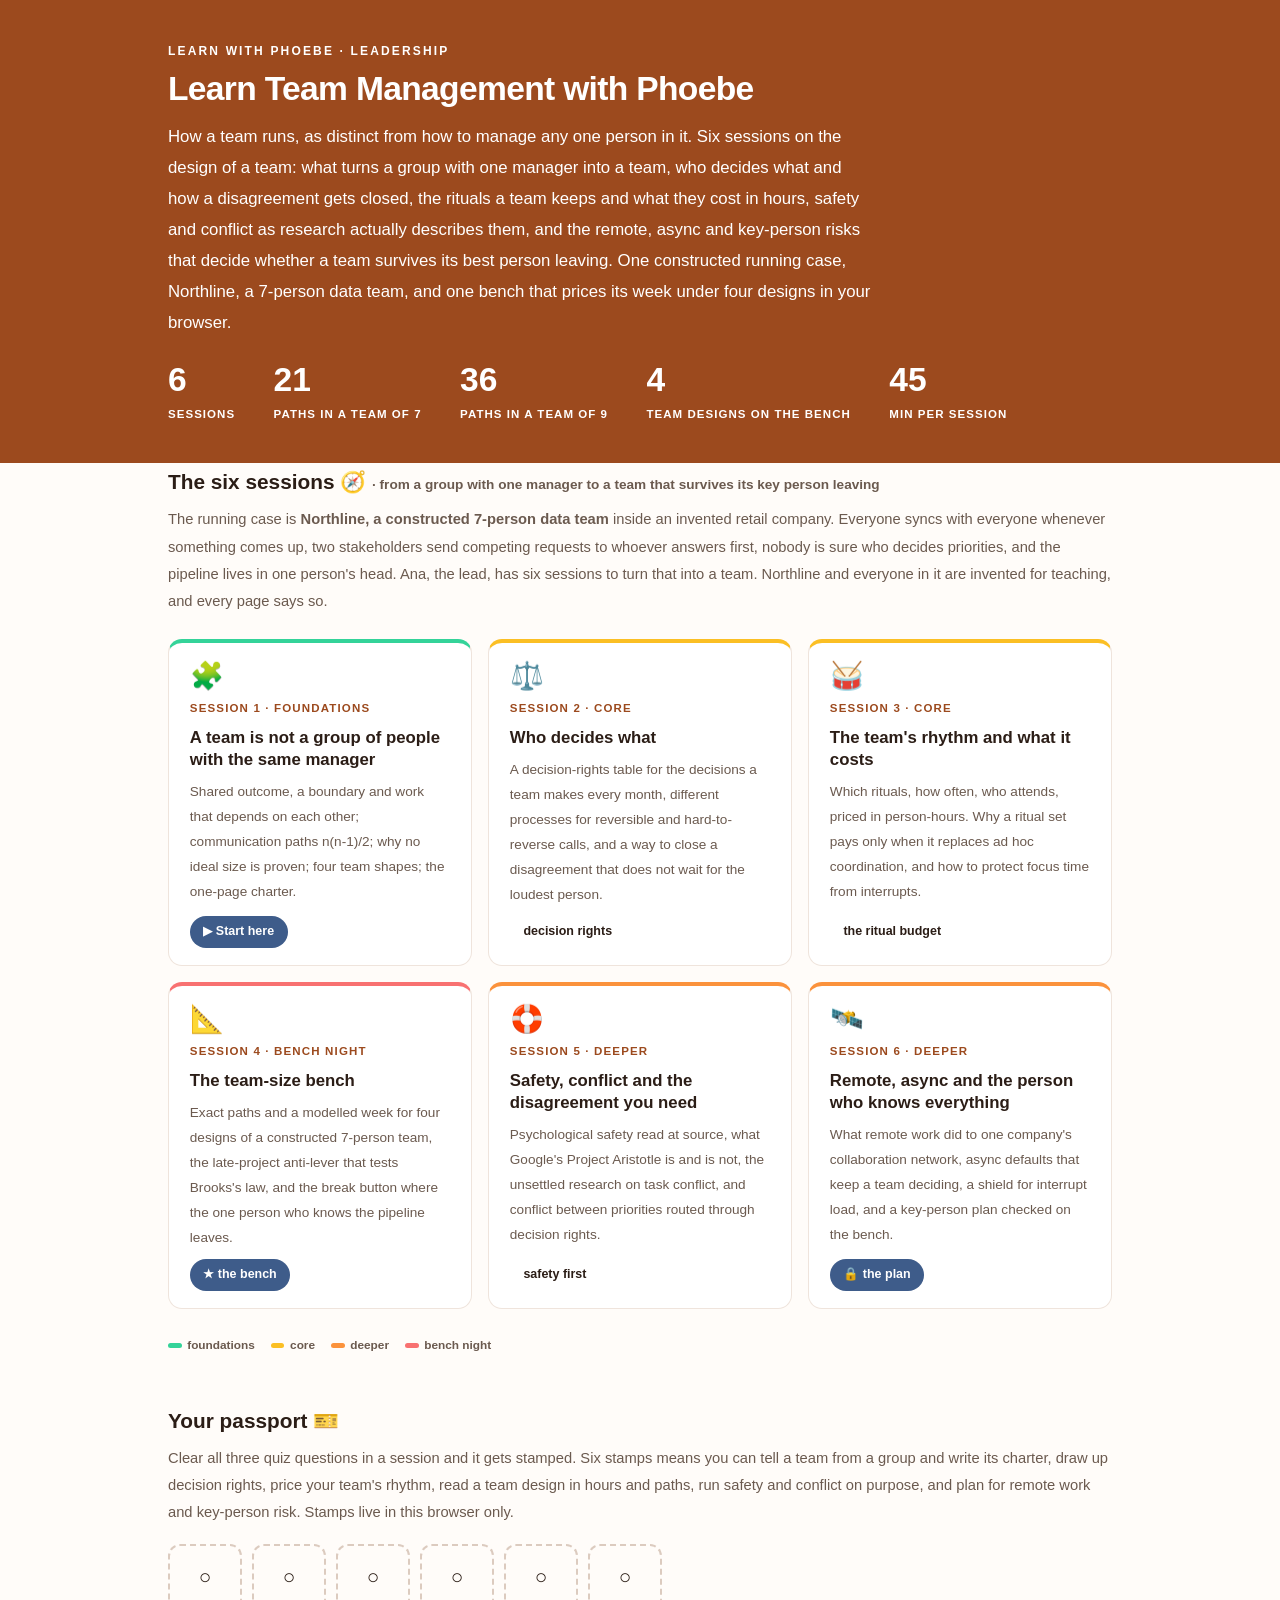
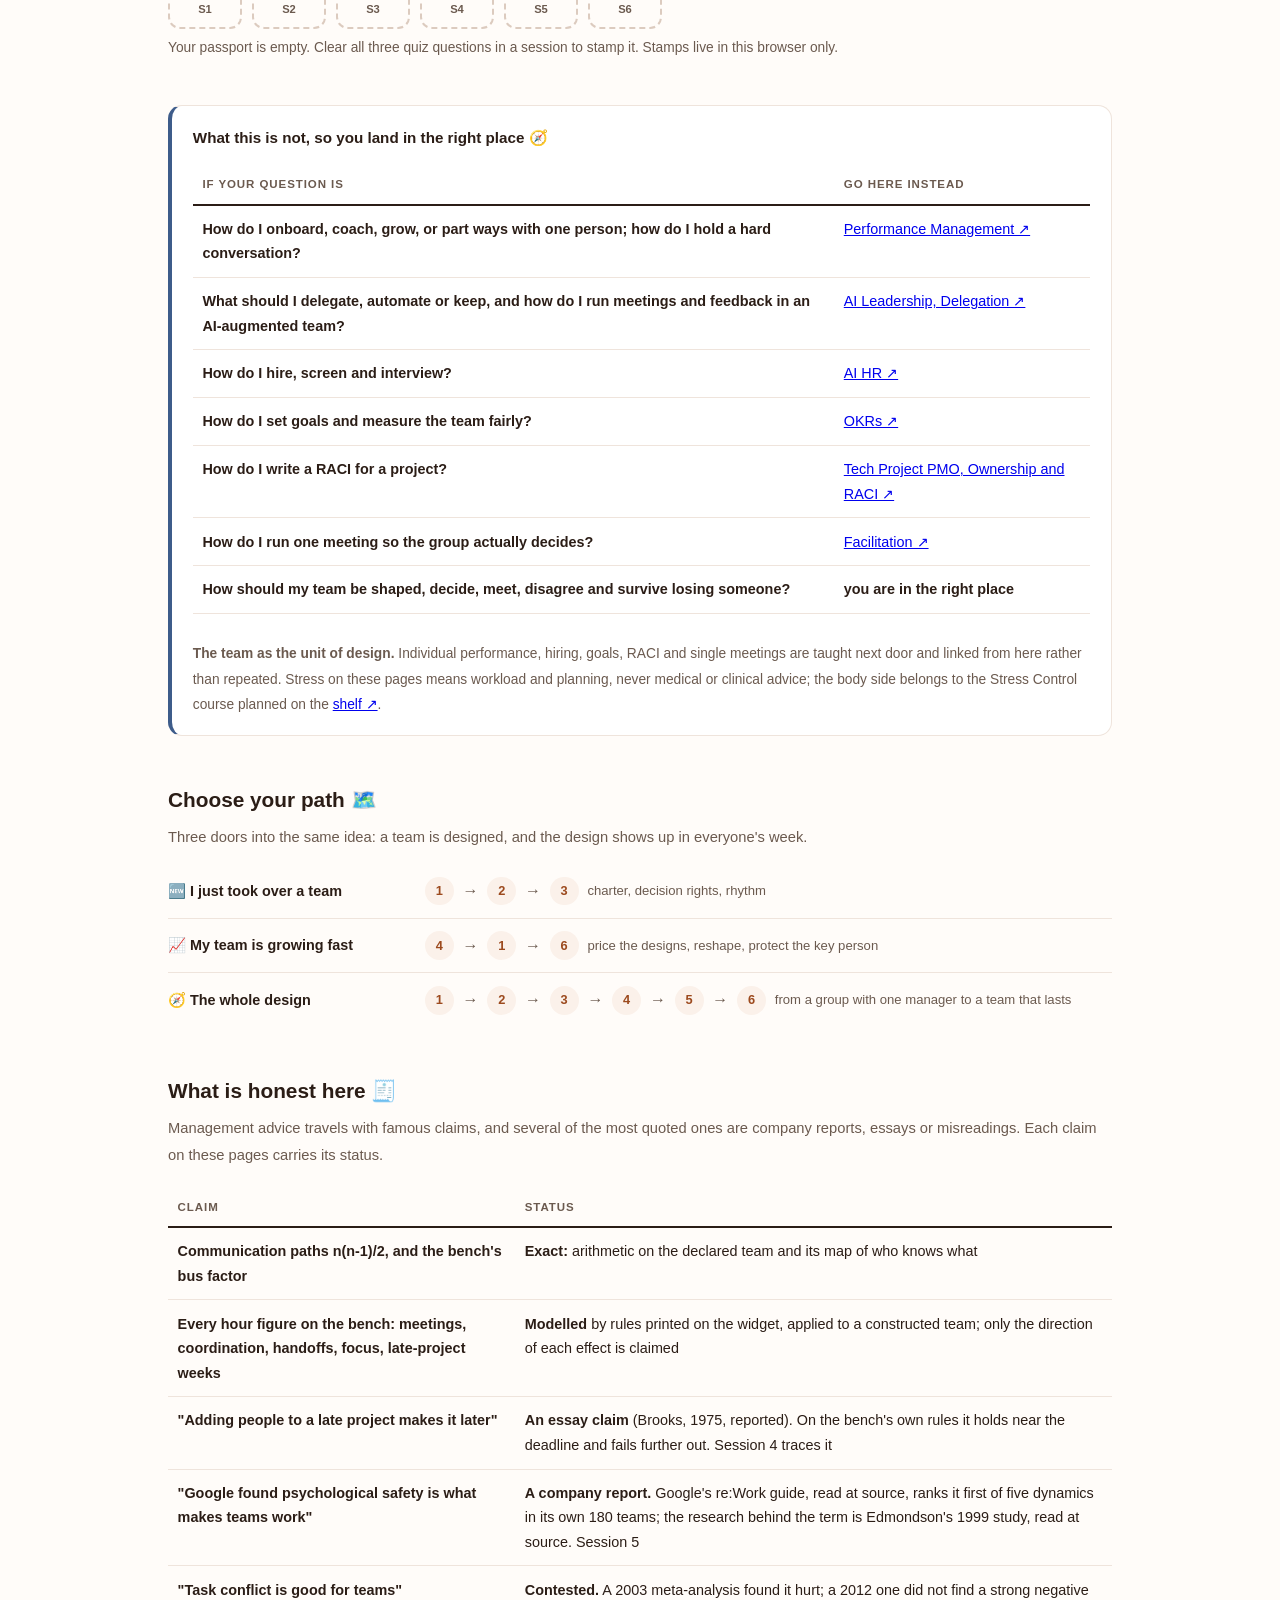
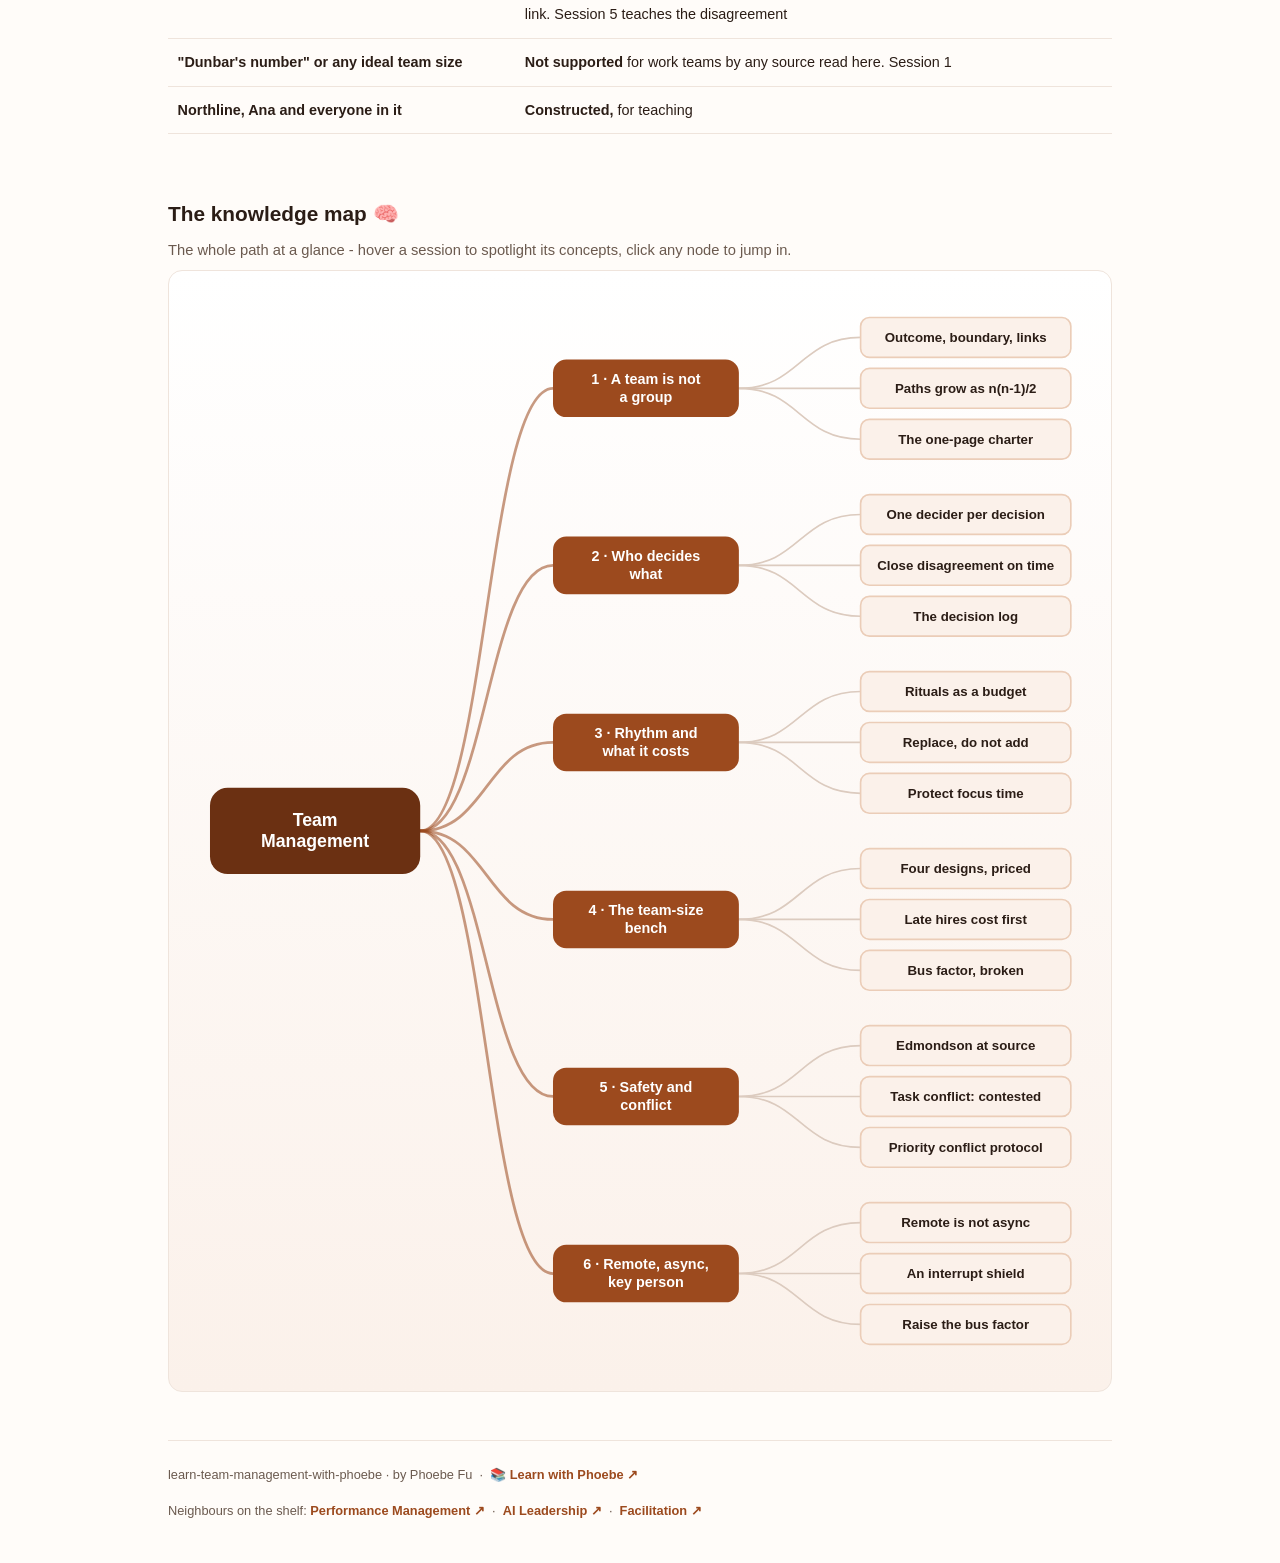
==== index.html @ b9732ab5 "Build learn-team-management-with-phoebe: six sessions, landing page and in-browser bench All pages p" ====
<!DOCTYPE html>
<html lang="en">
<head>
<meta charset="UTF-8">
<meta name="viewport" content="width=device-width, initial-scale=1.0">
<!-- social:start -->
<meta name="description" content="Six sessions on how a team runs: what makes a group a team, who decides what, the team's rhythm and what it costs, a team-size bench that prices a constructed data team's week under four designs, psychological safety and conflict read at source, and remote, async and key-person risk. Free, by Phoebe Fu.">
<meta property="og:type" content="website">
<meta property="og:site_name" content="Learn with Phoebe">
<meta property="og:title" content="Learn Team Management with Phoebe">
<meta property="og:description" content="How a team runs, not how to manage one person. Six sessions, one constructed 7-person data team, and a bench that prices every design's week in your browser.">
<meta property="og:url" content="https://phoebefu6.github.io/learn-team-management-with-phoebe/">
<meta property="og:image" content="https://phoebefu6.github.io/learn-team-management-with-phoebe/assets/og-cover.png">
<meta property="og:image:width" content="1200">
<meta property="og:image:height" content="630">
<meta name="twitter:card" content="summary_large_image">
<meta name="twitter:title" content="Learn Team Management with Phoebe">
<meta name="twitter:description" content="Paths, rituals, decision rights, safety and the bus factor: how a team runs, priced in your browser.">
<meta name="twitter:image" content="https://phoebefu6.github.io/learn-team-management-with-phoebe/assets/og-cover.png">
<!-- social:end -->
<title>Learn Team Management with Phoebe</title>
<link rel="stylesheet" href="assets/style.css?v=15">
<style>

  .stats-row { display: flex; gap: 2.4rem; margin-top: 1.5rem; flex-wrap: wrap; }
  .stat b { display: block; font-size: 2.1rem; font-weight: 800; line-height: 1.05; font-variant-numeric: tabular-nums; }
  .stat span { font-size: .72rem; opacity: 1; text-transform: uppercase; letter-spacing: .09em; font-weight: 600; }

  .course-grid { display: grid; grid-template-columns: repeat(auto-fit, minmax(17rem, 1fr)); gap: 1rem; margin-top: 1.5rem; }
  .course-card {
    border: 1px solid var(--hairline);
    border-top: 4px solid var(--diff, var(--indigo));
    border-radius: var(--radius);
    padding: 1.2rem 1.3rem 1.1rem;
    display: flex;
    flex-direction: column;
    gap: .5rem;
    text-decoration: none;
    color: var(--ink);
    background: #fff;
    transition: box-shadow .15s ease, border-color .15s ease, transform .15s ease;
    position: relative;
  }
  .course-card:hover { border-color: var(--indigo-soft); border-top-color: var(--diff, var(--indigo)); box-shadow: 0 8px 28px rgba(var(--shadow-rgb),.16); transform: translateY(-3px); }
  .course-card .cicon { font-size: 1.7rem; line-height: 1; }
  .course-card .cnum { font-size: .72rem; font-weight: 700; color: var(--indigo); text-transform: uppercase; letter-spacing: .1em; }
  .course-card h3 { font-size: 1.05rem; font-weight: 800; line-height: 1.3; }
  .course-card p { font-size: .85rem; color: var(--muted); flex: 1; }
  .course-card .meta { display: flex; gap: .4rem; flex-wrap: wrap; }

  .diff-legend { display: flex; gap: 1rem; margin-top: 1.6rem; font-size: .74rem; color: var(--muted); font-weight: 600; flex-wrap: wrap; }
  .diff-legend i { display: inline-block; width: .85rem; height: .35rem; border-radius: 999px; margin-right: .35rem; vertical-align: middle; }

  .paths { margin-top: 2.6rem; }
  .paths h2 { font-size: 1.3rem; font-weight: 800; margin-bottom: .3rem; }
  .paths .plede { color: var(--muted); font-size: .92rem; margin-bottom: .8rem; }
  .path { display: flex; gap: .55rem; align-items: center; padding: .75rem 0; border-bottom: .5px solid var(--hairline); flex-wrap: wrap; }
  .path:last-child { border-bottom: none; }
  .path b { min-width: 15.5rem; font-size: .9rem; }
  .path .pstep { background: var(--indigo-50); color: var(--indigo); border-radius: 999px; padding: .16rem .68rem; font-weight: 700; font-size: .8rem; text-decoration: none; transition: all .12s ease; }
  .path .pstep:hover { background: var(--indigo); color: #fff; }
  .path .parr { color: var(--muted); font-weight: 700; }

  .mm-section { margin-top: 1.6rem; }
  .mm-section h2 { font-size: 1.3rem; font-weight: 800; margin-bottom: .2rem; }
  .mm-section .mm-lede { color: var(--muted); font-size: .92rem; margin-bottom: .4rem; }
  .mm-wrap { border: 1px solid var(--hairline); border-radius: var(--radius); background: linear-gradient(180deg,#fff,var(--indigo-50)); padding: .6rem; overflow-x: auto; }
  .mm-svg { width: 100%; height: auto; display: block; max-width: 60rem; margin: 0 auto; min-width: 34rem; }
  .mm-link { cursor: pointer; text-decoration: none; }
  .mm-node rect { transition: opacity .15s ease, filter .15s ease; }
  .mm-node text { pointer-events: none; }
  .mm-link:hover .mm-node rect { filter: brightness(1.06); }
  .mm-edge { transition: opacity .15s ease; }

  .not-this { border: 1px solid var(--hairline); border-left: 4px solid var(--clay); border-radius: var(--radius); background: #fff; padding: 1.1rem 1.3rem; margin-top: 1.2rem; }
  .not-this h3 { font-size: .95rem; font-weight: 800; margin-bottom: .5rem; }
</style>
</head>
<body>
<header class="masthead">
  <div class="wrap">
    <div class="eyebrow">Learn with Phoebe · Leadership</div>
    <h1>Learn <span class="accent">Team Management</span> with Phoebe</h1>
    <p class="sub">How a team runs, as distinct from how to manage any one person in it. Six sessions on the design of a team: what turns a group with one manager into a team, who decides what and how a disagreement gets closed, the rituals a team keeps and what they cost in hours, safety and conflict as research actually describes them, and the remote, async and key-person risks that decide whether a team survives its best person leaving. One constructed running case, Northline, a 7-person data team, and one bench that prices its week under four designs in your browser.</p>
    <div class="stats-row">
      <div class="stat"><b data-count="6">6</b><span>sessions</span></div>
      <div class="stat"><b data-count="21">21</b><span>paths in a team of 7</span></div>
      <div class="stat"><b data-count="36">36</b><span>paths in a team of 9</span></div>
      <div class="stat"><b data-count="4">4</b><span>team designs on the bench</span></div>
      <div class="stat"><b data-count="45">45</b><span>min per session</span></div>
    </div>
  </div>
</header>
<main class="wrap">
  <section class="section">
    <div class="paths" style="margin-top:0">
      <h2>The six sessions 🧭 <span style="font-size:.85rem;font-weight:600;color:var(--muted)">· from a group with one manager to a team that survives its key person leaving</span></h2>
      <p class="plede">The running case is <strong>Northline, a constructed 7-person data team</strong> inside an invented retail company. Everyone syncs with everyone whenever something comes up, two stakeholders send competing requests to whoever answers first, nobody is sure who decides priorities, and the pipeline lives in one person's head. Ana, the lead, has six sessions to turn that into a team. Northline and everyone in it are invented for teaching, and every page says so.</p>
    </div>
    <div class="course-grid">
      <a class="course-card" href="courses/01-a-team-not-a-group.html" style="--diff:#34D399">
        <span class="cicon">🧩</span>
        <span class="cnum">Session 1 · foundations</span>
        <h3>A team is not a group of people with the same manager</h3>
        <p>Shared outcome, a boundary and work that depends on each other; communication paths n(n-1)/2; why no ideal size is proven; four team shapes; the one-page charter.</p>
        <span class="meta"><span class="pill amber">▶ Start here</span></span>
      </a>
      <a class="course-card" href="courses/02-who-decides-what.html" style="--diff:#FBBF24">
        <span class="cicon">⚖️</span>
        <span class="cnum">Session 2 · core</span>
        <h3>Who decides what</h3>
        <p>A decision-rights table for the decisions a team makes every month, different processes for reversible and hard-to-reverse calls, and a way to close a disagreement that does not wait for the loudest person.</p>
        <span class="meta"><span class="pill">decision rights</span></span>
      </a>
      <a class="course-card" href="courses/03-rhythm-and-cost.html" style="--diff:#FBBF24">
        <span class="cicon">🥁</span>
        <span class="cnum">Session 3 · core</span>
        <h3>The team's rhythm and what it costs</h3>
        <p>Which rituals, how often, who attends, priced in person-hours. Why a ritual set pays only when it replaces ad hoc coordination, and how to protect focus time from interrupts.</p>
        <span class="meta"><span class="pill">the ritual budget</span></span>
      </a>
      <a class="course-card" href="courses/04-the-team-size-bench.html" style="--diff:#F87171">
        <span class="cicon">📐</span>
        <span class="cnum">Session 4 · bench night</span>
        <h3>The team-size bench</h3>
        <p>Exact paths and a modelled week for four designs of a constructed 7-person team, the late-project anti-lever that tests Brooks's law, and the break button where the one person who knows the pipeline leaves.</p>
        <span class="meta"><span class="pill amber">★ the bench</span></span>
      </a>
      <a class="course-card" href="courses/05-safety-and-conflict.html" style="--diff:#FB923C">
        <span class="cicon">🛟</span>
        <span class="cnum">Session 5 · deeper</span>
        <h3>Safety, conflict and the disagreement you need</h3>
        <p>Psychological safety read at source, what Google's Project Aristotle is and is not, the unsettled research on task conflict, and conflict between priorities routed through decision rights.</p>
        <span class="meta"><span class="pill">safety first</span></span>
      </a>
      <a class="course-card" href="courses/06-remote-async-key-person.html" style="--diff:#FB923C">
        <span class="cicon">🛰️</span>
        <span class="cnum">Session 6 · deeper</span>
        <h3>Remote, async and the person who knows everything</h3>
        <p>What remote work did to one company's collaboration network, async defaults that keep a team deciding, a shield for interrupt load, and a key-person plan checked on the bench.</p>
        <span class="meta"><span class="pill amber">🔒 the plan</span></span>
      </a>
    </div>
    <div class="diff-legend">
      <span><i style="background:#34D399"></i>foundations</span>
      <span><i style="background:#FBBF24"></i>core</span>
      <span><i style="background:#FB923C"></i>deeper</span>
      <span><i style="background:#F87171"></i>bench night</span>
    </div>
  </section>
  <section class="section">
    <div class="paths" style="margin-top:0">
      <h2>Your passport 🎫</h2>
      <p class="plede">Clear all three quiz questions in a session and it gets stamped. Six stamps means you can tell a team from a group and write its charter, draw up decision rights, price your team's rhythm, read a team design in hours and paths, run safety and conflict on purpose, and plan for remote work and key-person risk. Stamps live in this browser only.</p>
    </div>
    <div class="pp-strip"></div>
  </section>
  <section class="section">
    <div class="not-this">
      <h3>What this is not, so you land in the right place 🧭</h3>
      <table class="clean">
        <tr><th>If your question is</th><th>Go here instead</th></tr>
        <tr><td>How do I onboard, coach, grow, or part ways with one person; how do I hold a hard conversation?</td><td><a href="https://phoebefu6.github.io/learn-performance-management-with-phoebe/">Performance Management ↗</a></td></tr>
        <tr><td>What should I delegate, automate or keep, and how do I run meetings and feedback in an AI-augmented team?</td><td><a href="https://phoebefu6.github.io/learn-ai-leadership-with-phoebe/courses/b6-delegation.html">AI Leadership, Delegation ↗</a></td></tr>
        <tr><td>How do I hire, screen and interview?</td><td><a href="https://phoebefu6.github.io/learn-ai-hr-with-phoebe/">AI HR ↗</a></td></tr>
        <tr><td>How do I set goals and measure the team fairly?</td><td><a href="https://phoebefu6.github.io/learn-okr-with-phoebe/">OKRs ↗</a></td></tr>
        <tr><td>How do I write a RACI for a project?</td><td><a href="https://phoebefu6.github.io/learn-tech-project-pmo-with-phoebe/courses/05-ownership-and-raci.html">Tech Project PMO, Ownership and RACI ↗</a></td></tr>
        <tr><td>How do I run one meeting so the group actually decides?</td><td><a href="https://phoebefu6.github.io/learn-facilitation-with-phoebe/">Facilitation ↗</a></td></tr>
        <tr><td><strong>How should my team be shaped, decide, meet, disagree and survive losing someone?</strong></td><td><strong>you are in the right place</strong></td></tr>
      </table>
      <p style="margin-top:.7rem;font-size:.86rem;color:var(--muted)"><strong>The team as the unit of design.</strong> Individual performance, hiring, goals, RACI and single meetings are taught next door and linked from here rather than repeated. Stress on these pages means workload and planning, never medical or clinical advice; the body side belongs to the Stress Control course planned on the <a href="https://phoebefu6.github.io/learn-with-phoebe/">shelf ↗</a>.</p>
    </div>
  </section>
  <section class="section">
    <div class="paths">
      <h2>Choose your path 🗺️</h2>
      <p class="plede">Three doors into the same idea: a team is designed, and the design shows up in everyone's week.</p>
      <div class="path"><b>🆕 I just took over a team</b>
        <a class="pstep" href="courses/01-a-team-not-a-group.html">1</a><span class="parr">→</span>
        <a class="pstep" href="courses/02-who-decides-what.html">2</a><span class="parr">→</span>
        <a class="pstep" href="courses/03-rhythm-and-cost.html">3</a>
        <span style="font-size:.82rem;color:var(--muted)">charter, decision rights, rhythm</span>
      </div>
      <div class="path"><b>📈 My team is growing fast</b>
        <a class="pstep" href="courses/04-the-team-size-bench.html">4</a><span class="parr">→</span>
        <a class="pstep" href="courses/01-a-team-not-a-group.html">1</a><span class="parr">→</span>
        <a class="pstep" href="courses/06-remote-async-key-person.html">6</a>
        <span style="font-size:.82rem;color:var(--muted)">price the designs, reshape, protect the key person</span>
      </div>
      <div class="path"><b>🧭 The whole design</b>
        <a class="pstep" href="courses/01-a-team-not-a-group.html">1</a><span class="parr">→</span>
        <a class="pstep" href="courses/02-who-decides-what.html">2</a><span class="parr">→</span>
        <a class="pstep" href="courses/03-rhythm-and-cost.html">3</a><span class="parr">→</span>
        <a class="pstep" href="courses/04-the-team-size-bench.html">4</a><span class="parr">→</span>
        <a class="pstep" href="courses/05-safety-and-conflict.html">5</a><span class="parr">→</span>
        <a class="pstep" href="courses/06-remote-async-key-person.html">6</a>
        <span style="font-size:.82rem;color:var(--muted)">from a group with one manager to a team that lasts</span>
      </div>
    </div>
  </section>
  <section class="section">
    <div class="paths" style="margin-top:0">
      <h2>What is honest here 🧾</h2>
      <p class="plede">Management advice travels with famous claims, and several of the most quoted ones are company reports, essays or misreadings. Each claim on these pages carries its status.</p>
    </div>
    <table class="clean">
      <tr><th>Claim</th><th>Status</th></tr>
      <tr><td>Communication paths n(n-1)/2, and the bench's bus factor</td><td><strong>Exact:</strong> arithmetic on the declared team and its map of who knows what</td></tr>
      <tr><td>Every hour figure on the bench: meetings, coordination, handoffs, focus, late-project weeks</td><td><strong>Modelled</strong> by rules printed on the widget, applied to a constructed team; only the direction of each effect is claimed</td></tr>
      <tr><td>"Adding people to a late project makes it later"</td><td><strong>An essay claim</strong> (Brooks, 1975, reported). On the bench's own rules it holds near the deadline and fails further out. Session 4 traces it</td></tr>
      <tr><td>"Google found psychological safety is what makes teams work"</td><td><strong>A company report.</strong> Google's re:Work guide, read at source, ranks it first of five dynamics in its own 180 teams; the research behind the term is Edmondson's 1999 study, read at source. Session 5</td></tr>
      <tr><td>"Task conflict is good for teams"</td><td><strong>Contested.</strong> A 2003 meta-analysis found it hurt; a 2012 one did not find a strong negative link. Session 5 teaches the disagreement</td></tr>
      <tr><td>"Dunbar's number" or any ideal team size</td><td><strong>Not supported</strong> for work teams by any source read here. Session 1</td></tr>
      <tr><td>Northline, Ana and everyone in it</td><td><strong>Constructed,</strong> for teaching</td></tr>
    </table>
  </section>
  <section class="section mm-section">
    <h2>The knowledge map 🧠</h2>
    <p class="mm-lede">The whole path at a glance - hover a session to spotlight its concepts, click any node to jump in.</p>
    <div class="mm-wrap"><div id="mindmap"></div></div>
  </section>
  <footer class="pagefoot">
    <span>learn-team-management-with-phoebe · by Phoebe Fu &nbsp;·&nbsp; 📚 <a href="https://phoebefu6.github.io/learn-with-phoebe/">Learn with Phoebe ↗</a></span>
    <span>Neighbours on the shelf: <a href="https://phoebefu6.github.io/learn-performance-management-with-phoebe/">Performance Management ↗</a> &nbsp;·&nbsp; <a href="https://phoebefu6.github.io/learn-ai-leadership-with-phoebe/">AI Leadership ↗</a> &nbsp;·&nbsp; <a href="https://phoebefu6.github.io/learn-facilitation-with-phoebe/">Facilitation ↗</a></span>
  </footer>
</main>
<script>
window.MINDMAP_DATA = {
 "title": "Team\nManagement",
 "centerColor": "#6B3012",
 "sessions": [
  {
   "label": "A team is not\na group",
   "href": "courses/01-a-team-not-a-group.html",
   "color": "#34D399",
   "concepts": [
    {
     "label": "Outcome, boundary, links",
     "href": "courses/01-a-team-not-a-group.html"
    },
    {
     "label": "Paths grow as n(n-1)/2",
     "href": "courses/01-a-team-not-a-group.html"
    },
    {
     "label": "The one-page charter",
     "href": "courses/01-a-team-not-a-group.html"
    }
   ]
  },
  {
   "label": "Who decides\nwhat",
   "href": "courses/02-who-decides-what.html",
   "color": "#FBBF24",
   "concepts": [
    {
     "label": "One decider per decision",
     "href": "courses/02-who-decides-what.html"
    },
    {
     "label": "Close disagreement on time",
     "href": "courses/02-who-decides-what.html"
    },
    {
     "label": "The decision log",
     "href": "courses/02-who-decides-what.html"
    }
   ]
  },
  {
   "label": "Rhythm and\nwhat it costs",
   "href": "courses/03-rhythm-and-cost.html",
   "color": "#FBBF24",
   "concepts": [
    {
     "label": "Rituals as a budget",
     "href": "courses/03-rhythm-and-cost.html"
    },
    {
     "label": "Replace, do not add",
     "href": "courses/03-rhythm-and-cost.html"
    },
    {
     "label": "Protect focus time",
     "href": "courses/03-rhythm-and-cost.html"
    }
   ]
  },
  {
   "label": "The team-size\nbench",
   "href": "courses/04-the-team-size-bench.html",
   "color": "#F87171",
   "concepts": [
    {
     "label": "Four designs, priced",
     "href": "courses/04-the-team-size-bench.html"
    },
    {
     "label": "Late hires cost first",
     "href": "courses/04-the-team-size-bench.html"
    },
    {
     "label": "Bus factor, broken",
     "href": "courses/04-the-team-size-bench.html"
    }
   ]
  },
  {
   "label": "Safety and\nconflict",
   "href": "courses/05-safety-and-conflict.html",
   "color": "#FB923C",
   "concepts": [
    {
     "label": "Edmondson at source",
     "href": "courses/05-safety-and-conflict.html"
    },
    {
     "label": "Task conflict: contested",
     "href": "courses/05-safety-and-conflict.html"
    },
    {
     "label": "Priority conflict protocol",
     "href": "courses/05-safety-and-conflict.html"
    }
   ]
  },
  {
   "label": "Remote, async,\nkey person",
   "href": "courses/06-remote-async-key-person.html",
   "color": "#FB923C",
   "concepts": [
    {
     "label": "Remote is not async",
     "href": "courses/06-remote-async-key-person.html"
    },
    {
     "label": "An interrupt shield",
     "href": "courses/06-remote-async-key-person.html"
    },
    {
     "label": "Raise the bus factor",
     "href": "courses/06-remote-async-key-person.html"
    }
   ]
  }
 ]
};
</script>
<script src="assets/mindmap.js?v=1"></script>
<script src="assets/app.js?v=15"></script>
</body>
</html>
---- assets/style.css ----
/* learn-team-management-with-phoebe - editorial bold design system
   Accent: cinnamon #9C4A1E · Deep cinnamon #6B3012 · Mid cinnamon #84401A · Contrast: slate blue #3E5C8A
   (CSS var names still read --indigo/--amber; they hold cinnamon and slate blue.)
   Light surfaces only: the code box and the lightbox scrim are light tints. */

:root {
  --indigo: #9C4A1E;
  --indigo-deep: #6B3012;
  --indigo-mid: #84401A;
  --indigo-soft: #EBCDB8;
  --indigo-50: #FBF1EA;
  --ink: #2B1D16;
  --muted: #6B5A4F;
  --faint: #DCCBBF;
  --hairline: #EFE4DC;
  --clay: #3E5C8A;
  --clay-ink: #2A4165;
  --amber: #3E5C8A;
  --amber-ink: #2A4165;
  --amber-50: #E9EEF6;
  --paper: #FFFCF9;
  --code-bg: #FBF1EA;
  --code-ink: #2B1D16;
  --scrim-rgb: 255,252,249;
  --shadow-rgb: 156,74,30;
  --radius: 14px;
}

* { margin: 0; padding: 0; box-sizing: border-box; }

html { font-size: 16px; scroll-behavior: smooth; }
html.zoom-125 { font-size: 20px; }
html.zoom-150 { font-size: 24px; }

body {
  font-family: "Inter", -apple-system, BlinkMacSystemFont, "Segoe UI", Roboto, sans-serif;
  background: var(--paper);
  color: var(--ink);
  line-height: 1.85;
  font-feature-settings: "tnum";
}

.wrap { max-width: 62rem; margin: 0 auto; padding: 0 1.5rem; }

/* ---------- header band ---------- */
.masthead {
  background: var(--indigo);
  color: #fff;
  padding: 2.5rem 0 2.25rem;
}
.masthead .eyebrow {
  font-size: .75rem;
  letter-spacing: .18em;
  text-transform: uppercase;
  opacity: 1;
  font-weight: 600;
}
.masthead h1 {
  font-size: 2.1rem;
  line-height: 1.15;
  font-weight: 800;
  margin: .5rem 0 .75rem;
  letter-spacing: -.02em;
}
.masthead h1 .accent { color: inherit; }
.masthead .sub { font-size: 1.05rem; opacity: 1; max-width: 44rem; }

.chip-row { display: flex; flex-wrap: wrap; gap: .5rem; margin-top: 1.1rem; }
.chip {
  display: inline-flex;
  align-items: center;
  gap: .35rem;
  border-radius: 999px;
  padding: .25rem .8rem;
  font-size: .78rem;
  font-weight: 600;
  white-space: nowrap;
}
.chip.level { background: #fff; color: var(--indigo); }
.chip.audience { background: rgba(255,255,255,.08); color: #fff; border: 1px solid rgba(255,255,255,.35); }
.chip.time { background: var(--ink); color: #fff; font-variant-numeric: tabular-nums; }


/* ---------- agenda band ----------
   Recovered 2026-09-02. These six repos were scaffolded from a stylesheet that had
   lost this block, so .agenda rendered as run-on inline text ~700px tall inside the
   masthead. 87 of 93 repos carry it; these were the exception, and they were also the
   six the estate sweep could not see. See course-builder/references/field-notes.md.

   .a3 does NOT reuse the donor's `color: var(--amber-ink)`: that pair falls below
   4.5:1 against --amber in all six palettes, which is the same failure the sweep
   flags on the wellbeing courses. The literal below is the darkest tone of this
   repo's own amber-ink that clears 4.5:1, so the band stays bright. Recompute it if
   --amber changes. */
.agenda {
  display: flex;
  border-radius: 999px;
  overflow: hidden;
  margin: 1.4rem 0 0;
  font-size: .72rem;
  font-weight: 600;
  text-align: center;
  color: #fff;
}
.agenda span { padding: .45rem .3rem; white-space: nowrap; overflow: hidden; text-overflow: ellipsis; }
.agenda .a1 { background: var(--indigo-deep); }
.agenda .a2 { background: var(--indigo-mid); }
.agenda .a3 { background: var(--amber); color: #FFFFFF; }
.agenda .a4 { background: var(--indigo-soft); color: var(--ink); }

/* ---------- toolbar ---------- */
.toolbar {
  position: sticky;
  top: 0;
  z-index: 40;
  background: rgba(255,255,255,.94);
  backdrop-filter: blur(6px);
  border-bottom: 1px solid var(--hairline);
  padding: .55rem 0;
}
.toolbar .wrap { display: flex; align-items: center; gap: .5rem; flex-wrap: nowrap; }
.toolbar .crumb { font-size: .8rem; color: var(--muted); font-weight: 600; margin-right: auto; min-width: 0; white-space: nowrap; overflow: hidden; text-overflow: ellipsis; }
.toolbar .btn { white-space: nowrap; flex: none; padding: .38rem .8rem; font-size: .78rem; line-height: 1.2; }
.toolbar .crumb a { color: var(--indigo); text-decoration: none; }
.btn {
  border: 1px solid var(--hairline);
  background: #fff;
  color: var(--ink);
  border-radius: 999px;
  padding: .35rem .9rem;
  font-size: .78rem;
  font-weight: 600;
  cursor: pointer;
  font-family: inherit;
  transition: all .15s ease;
}
.btn:hover { border-color: var(--indigo); color: var(--indigo); }
.btn.primary { background: var(--indigo); border-color: var(--indigo); color: #fff; }
.btn.primary:hover { background: var(--indigo-deep); }

/* ---------- sections ---------- */
main { padding: 2.5rem 0 4rem; }

.section { margin-bottom: 2.8rem; }
.section-kicker { margin-bottom: 1rem; }
.section-kicker .klabel {
  display: block;
  font-size: .72rem;
  text-transform: uppercase;
  letter-spacing: .1em;
  color: var(--indigo);
  font-weight: 700;
  margin-bottom: .35rem;
}
.section-kicker h2 {
  font-size: 1.45rem;
  font-weight: 800;
  letter-spacing: -.01em;
  display: flex;
  align-items: center;
  gap: .7rem;
  flex-wrap: wrap;
}
.section-kicker .tag {
  border-radius: 999px;
  padding: .18rem .7rem;
  font-size: .7rem;
  font-weight: 700;
  text-transform: uppercase;
  letter-spacing: .08em;
}
.tag.concept { background: var(--indigo-50); color: var(--indigo); }
.tag.demo { background: var(--amber-50); color: var(--amber-ink); }
.tag.exercise { background: var(--ink); color: #fff; }

.lede { color: var(--muted); max-width: 46rem; margin-bottom: 1.4rem; line-height: 1.8; }

/* live vs self-study markers on cards */
.mode {
  font-size: .64rem;
  font-weight: 700;
  text-transform: uppercase;
  letter-spacing: .07em;
  padding: .14rem .6rem;
  border-radius: 999px;
  flex: none;
}
.mode.live { background: var(--indigo); color: #fff; }
.mode.self { background: #fff; color: var(--muted); border: 1px solid var(--hairline); }

/* ---------- accordions ---------- */
details.card {
  border: 1px solid var(--hairline);
  border-radius: var(--radius);
  margin-bottom: .8rem;
  overflow: hidden;
  background: #fff;
}
details.card[open] { border-color: var(--indigo-soft); box-shadow: 0 8px 28px rgba(var(--shadow-rgb),.08); }
details.card summary {
  list-style: none;
  cursor: pointer;
  padding: 1rem 1.25rem;
  display: flex;
  align-items: center;
  gap: .75rem;
  font-weight: 700;
  font-size: 1.02rem;
  user-select: none;
}
details.card summary::-webkit-details-marker { display: none; }
details.card summary .dot {
  width: .6rem; height: .6rem;
  border-radius: 999px;
  background: var(--indigo);
  flex: none;
}
details.card summary .mini { margin-left: auto; font-size: .72rem; color: var(--muted); font-weight: 600; white-space: nowrap; }
details.card summary .caret { transition: transform .2s ease; color: var(--indigo); font-size: .8rem; }
details.card[open] summary .caret { transform: rotate(90deg); }
details.card .body { padding: 0 1.25rem 1.4rem; border-top: 1px solid var(--hairline); padding-top: 1.15rem; }
details.card .body p { margin-bottom: 1.05rem; max-width: 48rem; }
details.card .body p:last-child { margin-bottom: 0; }
details.card .body ul, details.card .body ol { margin: 0 0 1.1rem 1.2rem; max-width: 47rem; }
details.card .body li { margin-bottom: .65rem; }
details.card .body h4 { font-size: .95rem; font-weight: 700; margin: 1.1rem 0 .45rem; }
details.card .body h4:first-child { margin-top: 0; }

/* ---------- pills & legends ---------- */
.legend { display: flex; flex-wrap: wrap; gap: .5rem; margin: 0 0 1.2rem; }
.pill {
  display: inline-flex;
  align-items: center;
  gap: .4rem;
  border-radius: 999px;
  padding: .28rem .85rem;
  font-size: .78rem;
  font-weight: 600;
}
.pill.solid { background: var(--indigo); color: #fff; }
.pill.light { background: var(--indigo-50); color: var(--indigo); }
.pill.inkpill { background: var(--ink); color: #fff; }
.pill.amber, .pill.peach { background: var(--amber); color: #fff; }
.pill.bare { color: var(--muted); }

/* ---------- 4D grid ---------- */
.grid-2 { display: grid; grid-template-columns: repeat(auto-fit, minmax(15rem, 1fr)); gap: .8rem; margin: .5rem 0 1rem; }
.d-card {
  border: 1px solid var(--hairline);
  border-left: 4px solid var(--indigo);
  border-radius: 10px;
  padding: 1rem 1.1rem;
}
.d-card h4 { font-size: .95rem; margin-bottom: .3rem; }
.d-card h4 .lead-letter { color: var(--indigo); }
.d-card p { font-size: .86rem; color: var(--muted); margin: 0; }

/* ---------- tables ---------- */
table.clean { width: 100%; border-collapse: collapse; font-size: .9rem; margin: .4rem 0 1rem; }
table.clean th {
  text-align: left;
  font-size: .72rem;
  text-transform: uppercase;
  letter-spacing: .08em;
  color: var(--muted);
  padding: .5rem .6rem;
  border-bottom: 2px solid var(--ink);
}
table.clean td { padding: .7rem .6rem; border-bottom: .5px solid var(--hairline); vertical-align: top; line-height: 1.7; }
table.clean td:first-child { font-weight: 600; }

/* ---------- prompt boxes ---------- */
.prompt-box{
  position: relative;
  background: #FBF1EA;
  border: 1px solid #EFE4DC;
  color: #2B1D16;
  border-radius: var(--radius);
  padding: 1.1rem 1.2rem;
  margin: 1rem 0 1.2rem;
  font-family: "SF Mono", ui-monospace, Menlo, Consolas, monospace;
  font-size: .84rem;
  line-height: 1.65;
  white-space: pre-wrap;
  word-break: break-word;
}
.prompt-box .label{
  position: absolute;
  top: -0.7rem;
  left: 1rem;
  background: #9C4A1E;
  color: #FFFFFF;
  font-family: "Inter", -apple-system, sans-serif;
  font-size: .68rem;
  font-weight: 700;
  letter-spacing: .06em;
  text-transform: uppercase;
  border-radius: 999px;
  padding: .15rem .7rem;
}
.prompt-box.bad .label { background: var(--faint); color: var(--ink); }
.prompt-box.good .label { background: var(--amber); color: #fff; }
.copy-btn{
  position: absolute;
  top: .7rem;
  right: .7rem;
  background: var(--indigo-50);
  border: 1px solid var(--faint);
  color: var(--indigo-deep);
  border-radius: 999px;
  padding: .25rem .8rem;
  font-size: .72rem;
  font-weight: 600;
  cursor: pointer;
  font-family: "Inter", -apple-system, sans-serif;
  transition: background .15s ease;
}
.copy-btn:hover { background: var(--indigo-soft); }
.copy-btn.copied { background: var(--amber); border-color: var(--amber); color: #fff; }

/* ---------- demo steps ---------- */
.steps { counter-reset: step; margin: .6rem 0 1rem; }
.step {
  display: grid;
  grid-template-columns: max-content minmax(0, 1fr);
  column-gap: .9rem;
  row-gap: .2rem;
  padding: .85rem 0;
  border-bottom: .5px solid var(--hairline);
}
.step > * { grid-column: 2; min-width: 0; }
.step > .prompt-box { margin: .8rem 0 .4rem; }
.step:last-child { border-bottom: none; }
.step::before {
  counter-increment: step;
  content: counter(step);
  flex: none;
  width: 1.7rem; height: 1.7rem;
  border-radius: 999px;
  background: var(--indigo-50);
  color: var(--indigo);
  font-weight: 700;
  font-size: .85rem;
  display: inline-flex;
  align-items: center;
  justify-content: center;
  margin-top: .1rem;
}
.step p { margin: 0; }
/* A code box inside a step sits BELOW the step text at full width. Without this the flex row
 * puts it in a half-width column beside the text and wraps code mid-token. */
.step { flex-wrap: wrap; }
.step > p { flex: 1 1 0; min-width: 0; }
.step > .prompt-box { flex: 1 1 100%; margin: .7rem 0 .2rem; word-break: normal; overflow-x: auto; }

/* ---------- callouts ---------- */
.callout {
  border-radius: var(--radius);
  padding: 1rem 1.2rem;
  margin: 1rem 0;
  font-size: .92rem;
}
.callout.tip { background: var(--indigo-50); border-left: 4px solid var(--indigo); }
.callout.win { background: var(--amber-50); border-left: 4px solid var(--amber); }
.callout strong:first-child { display: block; margin-bottom: .2rem; }

.callout.example {
  background: #FFFFFF;
  border: 1px solid var(--hairline);
  border-left: 4px solid var(--amber);
  font-size: .9rem;
}
.callout.example .ex-pill {
  display: inline-block;
  background: var(--amber);
  color: #fff;
  border-radius: 999px;
  padding: .15rem .7rem;
  font-size: .68rem;
  font-weight: 700;
  text-transform: uppercase;
  letter-spacing: .06em;
  margin-bottom: .5rem;
}
.callout.example p { margin: 0 0 .75rem; max-width: 47rem; }
.callout.example p:last-child { margin-bottom: 0; }
.callout.example ul { margin: 0 0 0 1.1rem; max-width: 46rem; }
.callout.example li { margin-bottom: .6rem; }
.callout.example li:last-child { margin-bottom: 0; }

/* ---------- zoomable figures ---------- */
figure.zoomable {
  border: 1px solid var(--hairline);
  border-radius: var(--radius);
  padding: 1.2rem;
  margin: 1rem 0 1.4rem;
  cursor: zoom-in;
  transition: box-shadow .15s ease;
  background: #fff;
}
figure.zoomable:hover { box-shadow: 0 8px 28px rgba(var(--shadow-rgb),.12); }
figure.zoomable svg, figure.zoomable img { width: 100%; height: auto; display: block; }
figure.zoomable figcaption {
  margin-top: .6rem;
  font-size: .76rem;
  color: var(--muted);
  font-weight: 600;
  display: flex;
  align-items: center;
  gap: .4rem;
}

.lightbox{
  position: fixed;
  inset: 0;
  z-index: 100;
  background: rgba(var(--scrim-rgb),.9);
  display: none;
  align-items: center;
  justify-content: center;
  padding: 3vh 3vw;
  cursor: zoom-out;
}
.lightbox.open { display: flex; }
.lightbox .inner{
  background: #fff;
  border: 1px solid #EFE4DC;
  box-shadow: 0 10px 40px rgba(43,29,22,.14);
  border-radius: var(--radius);
  padding: 2rem;
  max-width: 94vw;
  max-height: 92vh;
  overflow: auto;
}
.lightbox .inner svg, .lightbox .inner img { width: min(88vw, 70rem); height: auto; }
.lightbox .close-hint{
  position: fixed;
  top: 1rem; right: 1.4rem;
  color: var(--ink);
  font-size: .8rem;
  font-weight: 600;
  opacity: 1;
}

/* ---------- courses covered ---------- */
.covered { border: 1px solid var(--hairline); border-radius: var(--radius); overflow: hidden; }
.covered-row {
  display: flex;
  align-items: baseline;
  gap: .8rem;
  padding: .75rem 1.1rem;
  border-bottom: .5px solid var(--hairline);
  font-size: .9rem;
}
.covered-row:last-child { border-bottom: none; }
.covered-row .status { flex: none; }
.covered-row .name { font-weight: 600; }
.covered-row .note { margin-left: auto; color: var(--muted); font-size: .78rem; text-align: right; }

/* ---------- cheat sheet footer ---------- */
.cheat{
  background: var(--indigo-50);
  color: var(--ink);
  border: 1px solid var(--indigo-soft);
  border-radius: var(--radius);
  padding: 1.6rem 1.6rem 1.3rem;
  margin-top: 3rem;
}
.cheat h3 { font-size: 1.1rem; margin-bottom: 1rem; }
.cheat h3 span { color: var(--indigo); }
.cheat .grid-2 { gap: 1rem; }
.cheat .cheat-item { border-left: 3px solid var(--indigo-mid); padding-left: .8rem; }
.cheat .cheat-item b { display: block; font-size: .85rem; color: var(--indigo-deep); }
.cheat .cheat-item span { font-size: .82rem; color: var(--ink); }

footer.pagefoot {
  border-top: 1px solid var(--hairline);
  margin-top: 3rem;
  padding: 1.4rem 0 2.5rem;
  font-size: .8rem;
  color: var(--muted);
  display: flex;
  justify-content: space-between;
  flex-wrap: wrap;
  gap: .8rem;
}
footer.pagefoot a { color: var(--indigo); text-decoration: none; font-weight: 600; }

/* ---------- wayfinding: reading progress + section dots + part numbers ---------- */

#progress-bar {
  position: fixed;
  top: 0; left: 0;
  height: 3px;
  width: 0;
  background: linear-gradient(90deg, var(--indigo), var(--amber));
  z-index: 90;
}

.pagenav {
  position: fixed;
  right: 1.1rem;
  top: 50%;
  transform: translateY(-50%);
  z-index: 50;
  display: flex;
  flex-direction: column;
  gap: .55rem;
}
.pagenav a {
  width: .68rem; height: .68rem;
  border-radius: 999px;
  background: #fff;
  border: 2px solid var(--faint);
  display: block;
  position: relative;
  transition: all .15s ease;
}
.pagenav a:hover { border-color: var(--indigo); transform: scale(1.3); }
.pagenav a.active { background: var(--indigo); border-color: var(--indigo); }
.pagenav a .nlabel {
  position: absolute;
  right: 1.4rem;
  top: 50%;
  transform: translateY(-50%);
  background: #fff;
  color: var(--ink);
  border: 1px solid var(--faint);
  font-size: .7rem;
  font-weight: 600;
  padding: .22rem .65rem;
  border-radius: 6px;
  white-space: nowrap;
  opacity: 0;
  pointer-events: none;
  transition: opacity .15s ease;
}
.pagenav a:hover .nlabel { opacity: 1; }
@media (max-width: 74rem) { .pagenav { display: none; } }

main { counter-reset: partnum -1; }
.section .section-kicker { position: relative; }
.section .section-kicker::before {
  counter-increment: partnum;
  content: counter(partnum, decimal-leading-zero);
  position: absolute;
  right: 0;
  top: -1.2rem;
  font-size: 4.4rem;
  font-weight: 800;
  color: var(--indigo-50);
  line-height: 1;
  font-variant-numeric: tabular-nums;
  pointer-events: none;
  z-index: 0;
}
.section .section-kicker > * { position: relative; z-index: 1; }

details.card summary { transition: background .15s ease; }
details.card summary:hover { background: #FBF1EA; }

/* ---------- journey strip: you are here in the series ---------- */
.journey {
  display: flex;
  align-items: center;
  gap: .45rem;
  margin-top: 1.1rem;
  flex-wrap: wrap;
}
.journey .jlabel { font-size: .7rem; font-weight: 700; text-transform: uppercase; letter-spacing: .09em; opacity: 1; margin-right: .3rem; }
.journey a {
  width: 1.7rem; height: 1.7rem;
  border-radius: 999px;
  display: inline-flex;
  align-items: center;
  justify-content: center;
  font-size: .8rem;
  font-weight: 700;
  text-decoration: none;
  color: #fff;
  border: 1.5px solid rgba(255,255,255,.45);
  transition: all .15s ease;
  font-variant-numeric: tabular-nums;
}
.journey a:hover { border-color: #fff; transform: scale(1.12); }
.journey a.here { background: #fff; color: var(--indigo); border-color: #fff; }
.journey a.dd-chip { width: auto; border-radius: 999px; padding: 0 .7rem; font-size: .72rem; }

/* ---------- check-yourself quiz ---------- */
.quiz-q {
  border: 1px solid var(--hairline);
  border-radius: var(--radius);
  padding: 1.1rem 1.25rem 1rem;
  margin-bottom: .9rem;
  background: #fff;
}
.quiz-q .qtext { font-weight: 700; margin-bottom: .7rem; }
.quiz-q .qopt {
  display: block;
  width: 100%;
  text-align: left;
  background: #fff;
  border: 1px solid var(--hairline);
  border-radius: 10px;
  padding: .6rem .9rem;
  margin-bottom: .5rem;
  font-size: .9rem;
  font-family: inherit;
  color: var(--ink);
  cursor: pointer;
  transition: all .15s ease;
}
.quiz-q .qopt:hover { border-color: var(--indigo); background: var(--indigo-50); }
.quiz-q .qopt.correct { background: var(--indigo); border-color: var(--indigo); color: #fff; font-weight: 600; }
.quiz-q .qopt.correct::after { content: "  ✓"; }
.quiz-q .qopt.wrong { background: #FEF2F2; border-color: #FCA5A5; color: #991B1B; animation: qshake .3s ease; }
.quiz-q .qopt.wrong::after { content: "  ✗ try again"; font-size: .78rem; }
.quiz-q .qopt:disabled { cursor: default; }
.quiz-q .qwhy {
  display: none;
  background: var(--amber-50);
  border-left: 4px solid var(--amber);
  border-radius: 8px;
  padding: .6rem .9rem;
  font-size: .86rem;
  margin-top: .3rem;
}
.quiz-q.answered .qwhy { display: block; }
@keyframes qshake {
  0%, 100% { transform: translateX(0); }
  25% { transform: translateX(-5px); }
  75% { transform: translateX(5px); }
}
.quiz-score { font-weight: 700; color: var(--indigo); margin-top: .4rem; }

@media (prefers-reduced-motion: reduce) {
  .quiz-q .qopt.wrong { animation: none; }
  .journey a:hover { transform: none; }
}

/* ---------- micro-interactions (react-bits inspired, vanilla) ---------- */

/* BlurText: staggered word reveal on the masthead headline */
.masthead h1 .bw {
  display: inline-block;
  opacity: 0;
  filter: blur(8px);
  transform: translateY(.35em);
  animation: bw-in .7s cubic-bezier(.22,.9,.35,1) forwards;
  animation-delay: var(--bw-delay, 0s);
}
@keyframes bw-in {
  to { opacity: 1; filter: blur(0); transform: translateY(0); }
}

/* SpotlightCard: cursor-following highlight on accordion cards */
details.card { position: relative; }
details.card::after {
  content: "";
  position: absolute;
  inset: 0;
  pointer-events: none;
  opacity: 0;
  transition: opacity .3s ease;
  background: radial-gradient(320px circle at var(--mx, 50%) var(--my, 50%), rgba(var(--shadow-rgb),.09), transparent 65%);
}
details.card:hover::after { opacity: 1; }

/* ScrollReveal: sections rise in as they enter the viewport */
.js-reveal .section {
  opacity: 0;
  transform: translateY(16px);
  transition: opacity .6s ease, transform .6s cubic-bezier(.22,.9,.35,1);
}
.js-reveal .section.revealed { opacity: 1; transform: none; }

@media (prefers-reduced-motion: reduce) {
  .masthead h1 .bw { animation: none; opacity: 1; filter: none; transform: none; }
  details.card::after { display: none; }
  .js-reveal .section { opacity: 1; transform: none; transition: none; }
}

@media (max-width: 40rem) {
  .masthead h1 { font-size: 1.6rem; }
  
  .toolbar .crumb { display: none; }
}

@media print {
  .toolbar, .copy-btn { display: none; }
  details.card { border: 1px solid #ccc; }
}

/* ---------- live SQL playground (sql-live.js) ---------- */
.sqlbox {
  border: 1px solid var(--hairline);
  border-radius: var(--radius);
  background: #fff;
  overflow: hidden;
  margin: 1rem 0 1.4rem;
  box-shadow: 0 8px 28px rgba(var(--shadow-rgb),.06);
}
.sql-bar {
  display: flex; align-items: center; gap: .5rem;
  padding: .5rem .8rem;
  background: var(--indigo-deep);
  color: #fff;
}
.sql-dot { width: .6rem; height: .6rem; border-radius: 999px; background: var(--amber); flex: none; }
.sql-title { font-size: .76rem; font-weight: 600; letter-spacing: .02em; opacity: .92; }
.sql-spacer { margin-left: auto; }
.sql-btn {
  border: 1px solid rgba(255,255,255,.28);
  background: rgba(255,255,255,.08);
  color: #fff;
  border-radius: 999px;
  padding: .26rem .8rem;
  font-size: .74rem; font-weight: 700; cursor: pointer;
  font-family: inherit; transition: all .14s ease; white-space: nowrap;
}
.sql-btn:hover { background: rgba(255,255,255,.2); }
.sql-btn.sql-run { background: var(--amber); color: #fff; border-color: var(--amber); }
.sql-btn.sql-run:hover { filter: brightness(1.05); }
.sql-label {
  display: block;
  font-size: .64rem; text-transform: uppercase; letter-spacing: .09em;
  font-weight: 700; color: var(--muted);
  padding: .6rem .9rem .2rem;
}
.sql-code-wrap { border-bottom: 1px solid var(--hairline); }
.sql-code {
  width: 100%;
  border: none; outline: none; resize: vertical;
  padding: .35rem .9rem .9rem;
  font-family: "SF Mono", "JetBrains Mono", Menlo, Consolas, monospace;
  font-size: .86rem; line-height: 1.6;
  color: var(--ink); background: #fff;
  tab-size: 2;
}
.sql-out { padding: .2rem .9rem 1rem; overflow-x: auto; }
.sql-tablewrap { overflow-x: auto; }
table.sql-table { width: 100%; border-collapse: collapse; font-size: .84rem; margin: .3rem 0 .1rem; }
table.sql-table th {
  text-align: left; text-transform: uppercase; letter-spacing: .05em;
  font-size: .68rem; color: var(--indigo); font-weight: 800;
  padding: .35rem .6rem; border-bottom: 2px solid var(--indigo-50); white-space: nowrap;
}
table.sql-table td {
  padding: .32rem .6rem; border-bottom: .5px solid var(--hairline);
  font-variant-numeric: tabular-nums; white-space: nowrap;
}
table.sql-table tr:last-child td { border-bottom: none; }
.sql-null { color: var(--faint); font-style: italic; font-size: .78rem; }
.sql-note { font-size: .74rem; color: var(--muted); margin: .5rem 0 0; font-weight: 600; }
.sql-hint { font-weight: 500; font-style: italic; }
.sql-err {
  font-size: .82rem; color: #991B1B; background: #FEF2F2;
  border: 1px solid #FCA5A5; border-radius: 8px;
  padding: .55rem .75rem; margin: .4rem 0 0;
  font-family: "SF Mono", Menlo, monospace;
}
.sql-cap { font-size: .78rem; color: var(--muted); padding: 0 .9rem .8rem; }
.sqlbox.sql-had-err .sql-bar { background: #7f1d1d; }


@keyframes wkIn { from { opacity: 0; transform: translateY(6px); } to { opacity: 1; transform: none; } }


@media (max-width: 640px) {  }


@media (max-width: 640px) {
  
  
}

/* === LWP-PATCH v2 === */
/* palette-agnostic aliases: 75 repos use --indigo/--amber, 1 uses --pine/--clay */
:root {
  --pv-accent: var(--indigo, var(--pine, #334155));
  --pv-flag: var(--amber, var(--clay, #9C4A1E));
  --pv-flag-50: var(--amber-50, var(--clay-50, #E9EEF6));
}

/* ============================================================
   v2 - readable on a phone + reading modes
   Layout only. No palette tokens are changed.
   ============================================================ */

/* --- skip link --- */
.skip-link {
  position: absolute; left: -9999px; top: 0; z-index: 200;
  background: var(--pv-accent); color: #fff;
  padding: .7rem 1.1rem; border-radius: 0 0 var(--radius) 0;
  font-weight: 700; font-size: .85rem; text-decoration: none;
}
.skip-link:focus { left: 0; }

/* --- visible keyboard focus everywhere --- */
:focus-visible {
  outline: 3px solid var(--pv-flag);
  outline-offset: 2px;
  border-radius: 4px;
}

/* --- diagrams: hold authored width, scroll instead of shrinking --- */
.figscroll { overflow-x: auto; -webkit-overflow-scrolling: touch; overscroll-behavior-x: contain; }
.figscroll::-webkit-scrollbar { height: 6px; }
.figscroll::-webkit-scrollbar-thumb { background: var(--faint); border-radius: 3px; }

/* --- tables: scroll container + sticky row label --- */
.tablescroll { overflow-x: auto; -webkit-overflow-scrolling: touch; border-radius: var(--radius); }

/* --- section contents counter --- */
.sec-meta {
  display: block; margin-top: .3rem;
  font-size: .72rem; font-weight: 700; letter-spacing: .06em;
  text-transform: uppercase; color: var(--muted);
  font-variant-numeric: tabular-nums;
}

/* --- study-mode switch --- */
.btn.mode-on { background: var(--pv-flag); border-color: var(--pv-flag); color: #fff; }

/* --- deep-linked card gets a moment of emphasis --- */
details.card.linked { border-color: var(--pv-flag); box-shadow: 0 0 0 3px var(--pv-flag-50); }

@media (max-width: 820px) {
  /* labels keep the size they were drawn at; the figure scrolls */
  figure.zoomable svg { min-width: 820px; }
  .figscroll .mm-svg, .mindmap svg { min-width: 840px; }

  table.clean { min-width: 620px; }
  table.clean th:first-child,
  table.clean td:first-child {
    position: sticky; left: 0; background: #fff;
    box-shadow: 1px 0 0 var(--hairline);
  }

  pre, .prompt-box { overflow-x: auto; }

  /* 44px tap targets */
  details.card summary { min-height: 44px; }
  .qopt { min-height: 44px; display: flex; align-items: center; padding: .7rem .9rem; }
  .toolbar .btn, .pagefoot a { min-height: 44px; display: inline-flex; align-items: center; justify-content: center; }
  .toolbar .crumb, .toolbar #zoom-toggle { display: none; }
  .toolbar .btn { flex: 1 1 0; padding: .3rem .4rem; font-size: .72rem; }
  table.clean { display: block; overflow-x: auto; -webkit-overflow-scrolling: touch; }
}

@media (max-width: 640px) {
  /* long inline code tokens and nowrap chips are the two things that still
     forced the page sideways below 640px: let them break rather than push
     the layout. Inside the media query only - desktop is untouched. */
  :not(pre) > code, .prompt-box span, code span,
  p span, li span, td span { overflow-wrap: anywhere; word-break: break-word; }
  .chip, .syn-chip, .pill, .mode, .tag { white-space: normal; max-width: 100%; }

  
  
  .chip-row, .legend { flex-wrap: wrap; }
  .journey { flex-wrap: wrap; row-gap: .45rem; }
}

/* --- print: a session should print as a complete handout --- */
@media print {
  .pagenav, #progress-bar, .skip-link, .journey, .lightbox { display: none !important; }
  details.card > .body { display: block !important; }
  details.card, figure, table.clean, .callout { break-inside: avoid; page-break-inside: avoid; }
  figure.zoomable svg { min-width: 0; max-width: 100%; }
  .figscroll, .tablescroll { overflow: visible; }
  a[href^="http"]::after { content: " (" attr(href) ")"; font-size: .72rem; color: #555; }
}

/* swipe hint: own line, only when the diagram really does scroll */
figure.zoomable.can-scroll figcaption { flex-wrap: wrap; }
figure.zoomable.can-scroll figcaption::after {
  content: "swipe the diagram \2192";
  flex: 0 0 100%;
  margin-top: .2rem;
  font-size: .72rem;
  font-weight: 700;
  letter-spacing: .04em;
  color: var(--pv-flag);
}
/* === /LWP-PATCH === */


/* ============================================================
   LWP WIDGET KIT v1 - wipe / hotspot / tick / tryrow / stakes
   / scorecard / passport. Self-theming off the course :root.
   ============================================================ */

/* --- shared shell --------------------------------------- */
.wk {
  margin: 26px 0;
  border: 1px solid var(--hairline);
  border-radius: var(--radius);
  background: #fff;
  box-shadow: 0 2px 10px rgba(0,0,0,.03);
  overflow: hidden;
}
.wk-head {
  display: flex; align-items: center; gap: 10px;
  padding: 12px 16px;
  background: var(--indigo-50);
  border-bottom: 1px solid var(--hairline);
}
.wk-head b {
  font-size: 0.74rem; font-weight: 800; letter-spacing: .07em;
  text-transform: uppercase; color: var(--indigo-deep);
}
.wk-head .wk-hint { font-size: 0.82rem; color: var(--muted); }
.wk-body { padding: 18px 16px; }
.wk-foot {
  padding: 10px 16px; border-top: 1px dashed var(--hairline);
  font-size: 0.82rem; color: var(--muted); background: var(--paper);
}

/* --- 1. wipe: draggable before/after ------------------- */
.wipe { position: relative; user-select: none; touch-action: none; }
.wipe-panes { position: relative; overflow: hidden; border-radius: 10px; }
.wipe-a, .wipe-b { padding: 18px 20px; font-size: 0.92rem; line-height: 1.75; }
.wipe-a { background: #FEF2F2; border: 1px solid #FCA5A5; border-radius: 10px; }
.wipe-b {
  position: absolute; inset: 0;
  background: var(--indigo-50); border: 1px solid var(--indigo-soft);
  border-radius: 10px;
  clip-path: inset(0 0 0 var(--wx, 50%));
}
.wipe-a h5, .wipe-b h5 {
  margin: 0 0 8px; font-size: 0.72rem; letter-spacing: .07em;
  text-transform: uppercase; font-weight: 800;
}
.wipe-a h5 { color: #991B1B; }
.wipe-b h5 { color: var(--indigo-deep); }
.wipe-a p, .wipe-b p { margin: 0 0 6px; }
.wipe-grip {
  position: absolute; top: 0; bottom: 0; width: 3px;
  background: var(--indigo); cursor: ew-resize; z-index: 3;
  transform: translateX(-1.5px);
}
.wipe-grip::after {
  content: "⇄"; position: absolute; top: 50%; left: 50%;
  transform: translate(-50%, -50%);
  width: 30px; height: 30px; border-radius: 999px;
  background: var(--indigo); color: #fff;
  display: grid; place-items: center;
  font-size: 0.85rem; font-weight: 800;
  box-shadow: 0 3px 12px rgba(0,0,0,.22);
}
.wipe-tags { display: flex; justify-content: space-between; margin-top: 10px; }
.wipe-tags span {
  font-size: 0.7rem; font-weight: 800; letter-spacing: .06em;
  text-transform: uppercase; padding: 3px 10px; border-radius: 999px;
}
.wipe-tags .wt-a { background: #FEF2F2; color: #991B1B; }
.wipe-tags .wt-b { background: var(--indigo-50); color: var(--indigo-deep); }

/* --- 2. hotspot: pins on a mock ------------------------ */
.hotspot { position: relative; }
.hs-mock { position: relative; border-radius: 10px; overflow: hidden; }
.hs-mock svg { display: block; width: 100%; height: auto; }
.hs-pin {
  position: absolute; left: var(--x); top: var(--y);
  transform: translate(-50%, -50%);
  width: 27px; height: 27px; border-radius: 999px;
  border: 2px solid #fff; background: var(--indigo); color: #fff;
  font: 800 0.78rem/1 Inter, sans-serif;
  display: grid; place-items: center; cursor: pointer;
  box-shadow: 0 2px 9px rgba(0,0,0,.28);
  transition: transform .16s ease, background .16s ease;
  z-index: 2;
}
.hs-pin:hover { transform: translate(-50%, -50%) scale(1.18); }
.hs-pin.on { background: var(--amber); color: #fff; }
.hs-pin::before {
  content: ""; position: absolute; inset: -7px; border-radius: 999px;
  border: 2px solid var(--indigo); opacity: 0;
}
.hs-pin.on::before { border-color: var(--amber); opacity: .55; }
.hs-caps { margin-top: 14px; display: grid; gap: 8px; }
.hs-cap {
  display: none; gap: 10px;
  padding: 12px 14px; border-radius: 10px;
  background: var(--indigo-50); border-left: 3px solid var(--indigo);
  font-size: 0.9rem; line-height: 1.7;
}
.hs-cap.on { display: flex; }
.hs-cap b {
  flex: 0 0 auto; color: var(--indigo-deep);
  font-size: 0.74rem; letter-spacing: .06em; text-transform: uppercase;
  padding-top: 2px;
}
.hs-empty { font-size: 0.86rem; color: var(--muted); font-style: italic; }

/* --- 3. tick: travelling-dot pipeline ------------------ */
.tick-rail { position: relative; padding: 26px 0 8px; }
.tick-line {
  position: absolute; left: 4%; right: 4%; top: 40px; height: 3px;
  background: var(--hairline); border-radius: 2px;
}
.tick-fill {
  position: absolute; left: 0; top: 0; height: 100%;
  background: var(--indigo); border-radius: 2px;
  width: 0; transition: width .45s cubic-bezier(.4,0,.2,1);
}
.tick-dot {
  position: absolute; top: 41.5px; left: 4%;
  width: 15px; height: 15px; border-radius: 999px;
  background: var(--amber); border: 3px solid #fff;
  box-shadow: 0 2px 9px rgba(0,0,0,.25);
  transform: translate(-50%, -50%);
  transition: left .45s cubic-bezier(.4,0,.2,1);
  z-index: 3;
}
.tick-stages { display: flex; justify-content: space-between; position: relative; }
.tick-stage { flex: 1; text-align: center; }
.tick-stage i {
  display: block; width: 13px; height: 13px; margin: 34px auto 10px;
  border-radius: 999px; background: #fff;
  border: 3px solid var(--faint); transition: border-color .3s ease;
}
.tick-stage.done i { border-color: var(--indigo); background: var(--indigo); }
.tick-stage span {
  font-size: 0.76rem; font-weight: 700; color: var(--muted);
  transition: color .3s ease;
}
.tick-stage.done span { color: var(--ink); }
.tick-controls { display: flex; gap: 8px; align-items: center; margin-top: 6px; }
.tick-btn {
  font: 700 0.8rem Inter, sans-serif; cursor: pointer;
  padding: 7px 15px; border-radius: 999px;
  border: 1px solid var(--indigo); background: var(--indigo); color: #fff;
}
.tick-btn.ghost { background: #fff; color: var(--indigo); }
.tick-btn:disabled { opacity: .4; cursor: not-allowed; }
.tick-note {
  display: none; margin-top: 12px; padding: 13px 15px;
  background: var(--paper); border-left: 3px solid var(--amber);
  border-radius: 8px; font-size: 0.9rem; line-height: 1.75;
}
.tick-note.on { display: block; }
.tick-note b { color: var(--indigo-deep); }

/* --- 4. tryrow: inline micro-try ----------------------- */
.tryrow .tr-in {
  display: flex; gap: 8px; flex-wrap: wrap;
}
.tryrow textarea, .tryrow input[type="text"] {
  flex: 1 1 260px; min-height: 44px;
  font: 400 0.9rem/1.6 ui-monospace, SFMono-Regular, Menlo, monospace;
  padding: 10px 12px; border-radius: 9px;
  border: 1px solid var(--hairline); background: var(--paper); color: var(--ink);
  resize: vertical;
}
.tryrow textarea:focus, .tryrow input:focus {
  outline: none; border-color: var(--indigo);
  box-shadow: 0 0 0 3px var(--indigo-50);
}
.tr-go {
  font: 800 0.8rem Inter, sans-serif; cursor: pointer;
  padding: 0 18px; border-radius: 9px; min-height: 44px;
  border: 1px solid var(--indigo); background: var(--indigo); color: #fff;
}
.tr-out {
  display: none; margin-top: 12px; padding: 13px 15px;
  border-radius: 9px; background: var(--indigo-50);
  border-left: 3px solid var(--indigo);
  font-size: 0.9rem; line-height: 1.7;
}
.tr-out.on { display: block; }
.tr-out.bad { background: #FEF2F2; border-left-color: #991B1B; }
.tr-metrics { display: flex; flex-wrap: wrap; gap: 18px; margin-bottom: 6px; }
.tr-metric { display: flex; flex-direction: column; }
.tr-metric b {
  font: 800 1.35rem/1.1 Inter, sans-serif;
  font-variant-numeric: tabular-nums; color: var(--indigo-deep);
}
.tr-metric span {
  font-size: 0.68rem; font-weight: 700; letter-spacing: .06em;
  text-transform: uppercase; color: var(--muted); margin-top: 3px;
}
.tr-verdict { font-weight: 700; }
.tr-verdict.ok { color: var(--indigo-deep); }
.tr-verdict.no { color: #991B1B; }

/* --- 5. stakes: live cost meter ------------------------ */
.stakes-grid { display: grid; gap: 9px; }
.stakes-grid label {
  display: flex; align-items: flex-start; gap: 10px;
  padding: 11px 13px; border-radius: 9px;
  border: 1px solid var(--hairline); background: var(--paper);
  cursor: pointer; font-size: 0.9rem; line-height: 1.65;
  transition: border-color .16s ease, background .16s ease;
}
.stakes-grid label:hover { border-color: var(--indigo-soft); }
.stakes-grid label.on { border-color: var(--indigo); background: var(--indigo-50); }
.stakes-grid label.trap.on { border-color: #991B1B; background: #FEF2F2; }
.stakes-grid input { margin-top: 4px; accent-color: var(--indigo); flex: 0 0 auto; }
.stakes-grid .sk-d {
  margin-left: auto; flex: 0 0 auto;
  font: 800 0.76rem Inter, sans-serif; font-variant-numeric: tabular-nums;
  padding: 2px 9px; border-radius: 999px;
  background: var(--indigo-50); color: var(--indigo-deep);
}
.stakes-grid label.trap .sk-d { background: #FEF2F2; color: #991B1B; }
.stakes-read {
  display: flex; align-items: baseline; gap: 12px; flex-wrap: wrap;
  margin-top: 16px; padding: 15px 17px; border-radius: 10px;
  background: var(--indigo-deep); color: #fff;
}
.stakes-read output {
  font: 800 2.1rem/1 Inter, sans-serif; font-variant-numeric: tabular-nums;
}
.stakes-read .sk-unit { font-size: 0.85rem; opacity: .82; }
.stakes-read .sk-delta {
  margin-left: auto; font-size: 0.85rem; font-weight: 700;
  padding: 4px 11px; border-radius: 999px;
  background: rgba(255,255,255,.15);
}
.stakes-read .sk-delta.good { background: var(--amber); color: #fff; }
.stakes-read .sk-delta.bad { background: #FCA5A5; color: #7f1d1d; }

/* --- 6. scorecard: halfway self-grade ------------------ */
.scorecard .sc-row {
  display: grid; grid-template-columns: 1fr auto; gap: 10px; align-items: center;
  padding: 11px 0; border-bottom: 1px solid var(--hairline);
}
.scorecard .sc-row:last-of-type { border-bottom: 0; }
.scorecard .sc-q { font-size: 0.92rem; line-height: 1.6; }
.scorecard .sc-q em { color: var(--muted); font-style: normal; font-size: 0.84rem; display: block; }
.sc-opts { display: flex; gap: 6px; }
.sc-opts button {
  width: 34px; height: 34px; border-radius: 8px; cursor: pointer;
  border: 1px solid var(--hairline); background: #fff; color: var(--muted);
  font: 800 0.82rem Inter, sans-serif;
}
.sc-opts button.on { background: var(--indigo); border-color: var(--indigo); color: #fff; }
.sc-total {
  margin-top: 16px; padding: 15px 17px; border-radius: 10px;
  background: var(--indigo-50); border-left: 3px solid var(--indigo);
}
.sc-total b {
  font: 800 1.6rem/1 Inter, sans-serif; font-variant-numeric: tabular-nums;
  color: var(--indigo-deep); display: block; margin-bottom: 4px;
}
.sc-total span { font-size: 0.9rem; line-height: 1.7; }

/* --- 7. passport --------------------------------------- */
.pp-pill {
  display: inline-flex; align-items: center; gap: 6px;
  font: 800 0.72rem Inter, sans-serif; letter-spacing: .04em;
  padding: 5px 12px; border-radius: 999px;
  background: var(--indigo-50); color: var(--indigo-deep);
  border: 1px solid var(--indigo-soft); cursor: default;
}
.pp-pill.full { background: var(--amber); color: #fff; border-color: var(--amber); }
.pp-strip { display: flex; gap: 10px; flex-wrap: wrap; margin: 18px 0 6px; }
.pp-stamp {
  display: flex; flex-direction: column; align-items: center; gap: 6px;
  width: 74px; padding: 12px 6px; border-radius: 12px;
  border: 2px dashed var(--faint); background: var(--paper);
  text-decoration: none; color: var(--muted);
  transition: all .18s ease;
}
.pp-stamp:hover { border-color: var(--indigo-soft); }
.pp-stamp i { font-size: 1.3rem; font-style: normal; opacity: 1; color: var(--ink); }
.pp-stamp b { font: 800 0.7rem Inter, sans-serif; }
.pp-stamp.got {
  border-style: solid; border-color: var(--indigo);
  background: var(--indigo-50); color: var(--indigo-deep);
}
.pp-stamp.got i { opacity: 1; }
.pp-note { font-size: 0.86rem; color: var(--muted); }

/* --- 8. cliffhanger ------------------------------------ */
.callout.next {
  border-left: 4px solid var(--amber); background: var(--amber-50);
}
.callout.next .nx-pill {
  display: inline-block; margin-bottom: 7px;
  font: 800 0.68rem Inter, sans-serif; letter-spacing: .07em;
  text-transform: uppercase; padding: 3px 10px; border-radius: 999px;
  background: var(--amber); color: #fff;
}

/* --- mobile floor (desktop is the product) ------------- */
@media (max-width: 720px) {
  .wk-body { padding: 14px 12px; }
  .stakes-read output { font-size: 1.7rem; }
  .stakes-grid .sk-d { margin-left: 0; }
  .stakes-grid label { flex-wrap: wrap; }
  .scorecard .sc-row { grid-template-columns: 1fr; }
  .sc-opts { justify-content: flex-start; }
  .tick-stage span { font-size: 0.68rem; }
  .pp-stamp { width: 62px; }
}

/* ---------- the map bench (map-live.js) ----------
   Every colour here is this repo's palette, recomputed - nothing travelled from a sibling. */
.mb-wrap {
  border: 1px solid var(--hairline); border-radius: var(--radius);
  background: #FFFFFF; padding: 18px 18px 22px; margin: 26px 0;
}
.mb-wrap > h4 { font: 800 1.02rem Inter, sans-serif; color: var(--indigo-deep); }
.mb-wrap > .mb-intro { font-size: 0.92rem; color: var(--muted); margin-bottom: 14px; }

.mb-presets { display: grid; grid-template-columns: repeat(auto-fit, minmax(190px, 1fr)); gap: 8px; margin-bottom: 12px; }
.mb-preset {
  display: grid; grid-template-columns: auto 1fr; column-gap: 10px; align-items: baseline;
  padding: 9px 12px; border: 1px solid var(--hairline); border-radius: 10px; cursor: pointer;
  background: var(--indigo-50); text-align: left; font: inherit;
}
.mb-preset:hover { border-color: var(--indigo-soft); }
.mb-preset.is-on { border-color: var(--indigo); box-shadow: inset 0 0 0 1px var(--indigo); }
.mb-preset.is-anti { background: #FEF2F2; border-color: #FCA5A5; }
.mb-preset.is-anti.is-on { border-color: #991B1B; box-shadow: inset 0 0 0 1px #991B1B; }
.mb-preset input { margin-top: 4px; accent-color: var(--indigo); }
.mb-pname { font: 700 0.93rem Inter, sans-serif; color: var(--indigo-deep); }
.mb-preset.is-anti .mb-pname { color: #7f1d1d; }
.mb-anti {
  font: 700 0.66rem Inter, sans-serif; font-style: normal; letter-spacing: .05em;
  text-transform: uppercase; color: #991B1B;
}
.mb-pnote { grid-column: 2; font-size: 0.82rem; color: var(--muted); line-height: 1.5; }

.mb-edit { display: grid; grid-template-columns: minmax(0, 1fr); gap: 10px; margin-bottom: 12px; }
.mb-edit label { font: 700 0.78rem Inter, sans-serif; color: var(--indigo-deep); letter-spacing: .04em; text-transform: uppercase; }
.mb-edit textarea {
  width: 100%; min-height: 200px; resize: vertical;
  font: 400 0.84rem/1.55 ui-monospace, SFMono-Regular, Menlo, monospace;
  color: var(--ink); background: var(--paper);
  border: 1px solid var(--hairline); border-radius: 10px; padding: 10px 12px;
}
.mb-edit textarea:focus { outline: none; border-color: var(--indigo); box-shadow: 0 0 0 3px var(--indigo-50); }
.mb-hint { font-size: 0.78rem; color: var(--muted); }

.mb-verdict {
  font: 800 1.05rem Inter, sans-serif; padding: 9px 14px;
  border-radius: 10px; margin-bottom: 10px;
}
.mb-verdict.is-good { background: #E9EEF6; color: #2A4165; }
.mb-verdict.is-ok   { background: var(--indigo-50); color: var(--indigo-deep); }
.mb-verdict.is-bad  { background: #FEF2F2; color: #7f1d1d; }

.mb-metrics {
  display: grid; grid-template-columns: repeat(auto-fit, minmax(148px, 1fr));
  gap: 8px; margin-bottom: 16px;
}
.mb-metric {
  display: flex; flex-direction: column; gap: 1px;
  border: 1px solid var(--hairline); border-radius: 10px; padding: 9px 11px;
}
.mb-mlabel { font-size: 0.74rem; color: var(--muted); line-height: 1.35; }
.mb-mvalue { font: 800 1.35rem Inter, sans-serif; color: var(--indigo-deep); line-height: 1.2; }
.mb-munit  { font-size: 0.72rem; color: var(--muted); }
.mb-mkind {
  align-self: flex-start; margin-top: 4px;
  font: 800 0.6rem Inter, sans-serif; letter-spacing: .07em; text-transform: uppercase;
  padding: 2px 7px; border-radius: 999px;
}
.mb-mkind.is-measured  { background: #E9EEF6; color: #2A4165; }
.mb-mkind.is-heuristic { background: var(--indigo-50); color: var(--indigo-deep); }

.mb-stage { border: 1px solid var(--hairline); border-radius: 10px; background: var(--paper); overflow-x: auto; }
.mb-stage svg { display: block; width: 100%; height: auto; min-width: 34rem; }
.mb-lab { font: 600 11.5px Inter, sans-serif; }
.mb-root { font: 800 13px Inter, sans-serif; fill: #FFFFFF; }
.mb-edge { fill: none; stroke-linecap: round; }

/* ---------- four-answers bench: level table (dt-live.js) ---------- */
.dt-tablewrap { overflow-x: auto; }
.dt-table { width: 100%; border-collapse: collapse; font-size: 0.88rem; margin-top: 4px; }
.dt-table thead th {
  text-align: left; font: 800 0.74rem Inter, sans-serif; letter-spacing: .06em;
  text-transform: uppercase; color: var(--indigo-deep); padding: 8px 10px;
  border-bottom: 1.5px solid var(--hairline); white-space: nowrap;
}
.dt-table tbody th {
  text-align: left; font: 700 0.88rem Inter, sans-serif; color: var(--ink);
  padding: 11px 10px; vertical-align: top; border-bottom: 1px solid var(--hairline); min-width: 13rem;
}
.dt-table tbody th em { display: block; font: 400 0.78rem Inter, sans-serif; color: var(--muted); margin-top: 3px; }
.dt-table td { padding: 11px 10px; border-bottom: 1px solid var(--hairline); vertical-align: top; font-variant-numeric: tabular-nums; }
.dt-table tbody tr:last-child th, .dt-table tbody tr:last-child td { border-bottom: none; }
.dt-up { color: var(--clay-ink); font-weight: 800; }
.dt-down { color: #7f1d1d; font-weight: 800; }
.dt-na { color: #7f1d1d; background: #FEF2F2; font-size: 0.84rem; border-radius: 6px; }
.dt-splits { display: flex; flex-wrap: wrap; gap: 8px; }
.dt-sp {
  font-size: 0.82rem; border: 1px solid var(--hairline); border-radius: 8px;
  padding: 4px 9px; background: var(--indigo-50); font-variant-numeric: tabular-nums;
}
.dt-sp b { font-weight: 800; }
.dt-sp em { font-style: normal; font-weight: 800; }
.dt-sp.is-up em { color: var(--clay-ink); }
.dt-sp.is-down em { color: #7f1d1d; }

/* ---------- team-size bench (team-live.js) ---------- */
#team-bench { border: 1px solid var(--hairline); border-radius: var(--radius); background: #fff; padding: 16px; margin: 1rem 0 1.4rem; }
.tb-top { display: flex; flex-wrap: wrap; gap: 10px; align-items: center; margin-bottom: 12px; }
.tb-pick { display: flex; flex-wrap: wrap; gap: 8px; align-items: center; font: 700 0.78rem Inter, sans-serif; color: var(--indigo-deep); letter-spacing: .04em; text-transform: uppercase; }
.tb-pick select { font: 600 0.9rem Inter, sans-serif; color: var(--ink); background: var(--paper); border: 1px solid var(--faint); border-radius: 10px; padding: 7px 10px; max-width: 100%; text-transform: none; letter-spacing: 0; }
.tb-caprow { display: flex; flex-wrap: wrap; gap: 10px; align-items: center; margin: 2px 0 12px; font: 700 0.85rem Inter, sans-serif; color: var(--indigo-deep); }
.tb-caprow input[type=range] { flex: 1 1 12rem; max-width: 22rem; accent-color: var(--indigo); }
.tb-caprow output { font: 800 1.05rem Inter, sans-serif; color: var(--ink); min-width: 3.2rem; }
.tb-grid { display: grid; grid-template-columns: minmax(0, 1fr); gap: 12px; margin: 12px 0; }
.tb-grid > div, .tb-card { min-width: 0; }
.tb-card { border: 1px solid var(--hairline); border-radius: 10px; background: var(--paper); padding: 10px 12px; margin-bottom: 12px; }
.tb-card h4 { font: 800 0.88rem Inter, sans-serif; color: var(--indigo-deep); margin-bottom: 6px; display: flex; flex-wrap: wrap; gap: 8px; align-items: center; }
.tb-stage { overflow-x: auto; }
.tb-stage svg { display: block; width: 100%; height: auto; max-width: 26rem; }
.tb-phase th, .tb-phase td, .tb-matrix th, .tb-matrix td { padding: 6px 6px; font-size: .82rem; }
.tb-lab { font: 700 11.5px Inter, sans-serif; fill: var(--ink); }
.tb-val { font: 800 11.5px Inter, sans-serif; fill: var(--indigo-deep); }
.tb-cap { font: 600 11px Inter, sans-serif; fill: var(--muted); }
.tb-tick { font: 600 11px Inter, sans-serif; fill: var(--muted); }
.tb-axis { stroke: var(--muted); stroke-width: 1.2; }
.tb-eq { stroke: var(--amber); stroke-width: 1.6; stroke-dasharray: 4 3; }
.tb-bar { fill: var(--indigo-soft); stroke: var(--indigo); stroke-width: 1; }
.tb-bar.is-pm { fill: var(--indigo); }
.tb-ghost { fill: none; stroke: var(--muted); stroke-width: 1; stroke-dasharray: 3 3; }
.tb-dot { fill: var(--indigo-soft); stroke: var(--indigo); stroke-width: 1; }
.tb-dot.is-sel { fill: var(--amber); stroke: var(--amber-ink); }
.tb-matrix td, .tb-matrix th { text-align: center; }
/* team-size bench additions (team-live.js) - colours from this repo's :root only */
.tb-lab9 { font: 700 11.5px Inter, sans-serif; fill: var(--amber-ink); }
.tb-s-rit { fill: var(--indigo-soft); }
.tb-s-co { fill: var(--indigo); }
.tb-s-ho { fill: var(--muted); }
.tb-s-int { fill: var(--faint); }
.tb-s-foc { fill: var(--amber-50); stroke: var(--amber); stroke-width: 1; }
.tb-goal { stroke: var(--muted); stroke-width: 1.4; stroke-dasharray: 5 4; }
.tb-l7 { fill: none; stroke: var(--indigo); stroke-width: 2.4; }
.tb-l9 { fill: none; stroke: var(--amber); stroke-width: 2.4; }
.tb-stage svg { max-width: 44rem; margin: 0 auto; }
.tb-know td, .tb-know th, .tb-compare td, .tb-compare th, .tb-late td, .tb-late th { padding: 6px 7px; font-size: .82rem; }
.tb-know td { text-align: center; color: var(--indigo-deep); }
.tb-know tbody th { min-width: 10rem; }
.tb-compare tbody th { min-width: 14rem; }
.tb-know tr.tb-one th { color: var(--indigo-deep); }
.tb-know tr.tb-stop th, .tb-know tr.tb-stop td { background: #FEF2F2; color: #7f1d1d; }
.tb-gone { font: 700 .7rem Inter, sans-serif; color: #7f1d1d; text-transform: uppercase; letter-spacing: .05em; }
.dt-table tr.tb-sel th, .dt-table tr.tb-sel td { background: var(--indigo-50); }
.tb-break { display: block; margin: 0 0 12px; font: 700 .9rem Inter, sans-serif; padding: 8px 14px; border-radius: 10px; border: 1px solid #FCA5A5; background: #FEF2F2; color: #7f1d1d; cursor: pointer; }
.tb-break:hover, .tb-break.is-on { border-color: #991B1B; box-shadow: inset 0 0 0 1px #991B1B; }

/* layout-patch-3: phone-width overflow (2026-10-10) */
.sql-bar { flex-wrap: wrap; }
@media (max-width: 480px) {
  .covered-row { flex-wrap: wrap; }
  .covered-row .note { margin-left: 0; text-align: left; flex-basis: 100%; }
  details.card summary { flex-wrap: wrap; }
  details.card summary .mini { white-space: normal; }
  .wk, .sqlbox, .prompt-box, pre { max-width: 100%; overflow-x: auto; }
  .mono, code, strong, .note { overflow-wrap: anywhere; }
  select, input[type=range], label { max-width: 100%; }
  canvas, svg, img { max-width: 100%; height: auto; }
  .tree-kids, .tree-node-wrap, .tree-node, .rb-night, .al-row, .gd-field, .tl-row, .sl-row { max-width: 100%; overflow-x: auto; }
  .tl-cols, .sl-cols, .bb-cols, .ev-cols, [class$="-cols"] { grid-template-columns: 1fr !important; display: grid; }
  .tl-cols > *, .sl-cols > *, [class$="-cols"] > * { min-width: 0; max-width: 100%; }
  .mono { white-space: normal; }
  .er-w, .bb-lab, .tl-lev, .sl-lev { max-width: 100%; white-space: normal; }
}
/* contrast-patch-2b */
.cheat a { color: var(--indigo-deep, var(--ink)); }
.chip.audience { background: transparent; border-color: rgba(255,255,255,.55); }
.masthead a, .masthead .sub a { color: #fff; text-decoration: underline; text-underline-offset: 2px; }
.prompt-box b, .prompt-box strong { color: var(--indigo-deep, var(--ink)); }
.prompt-box span, .prompt-box em, .prompt-box i { color: inherit; }
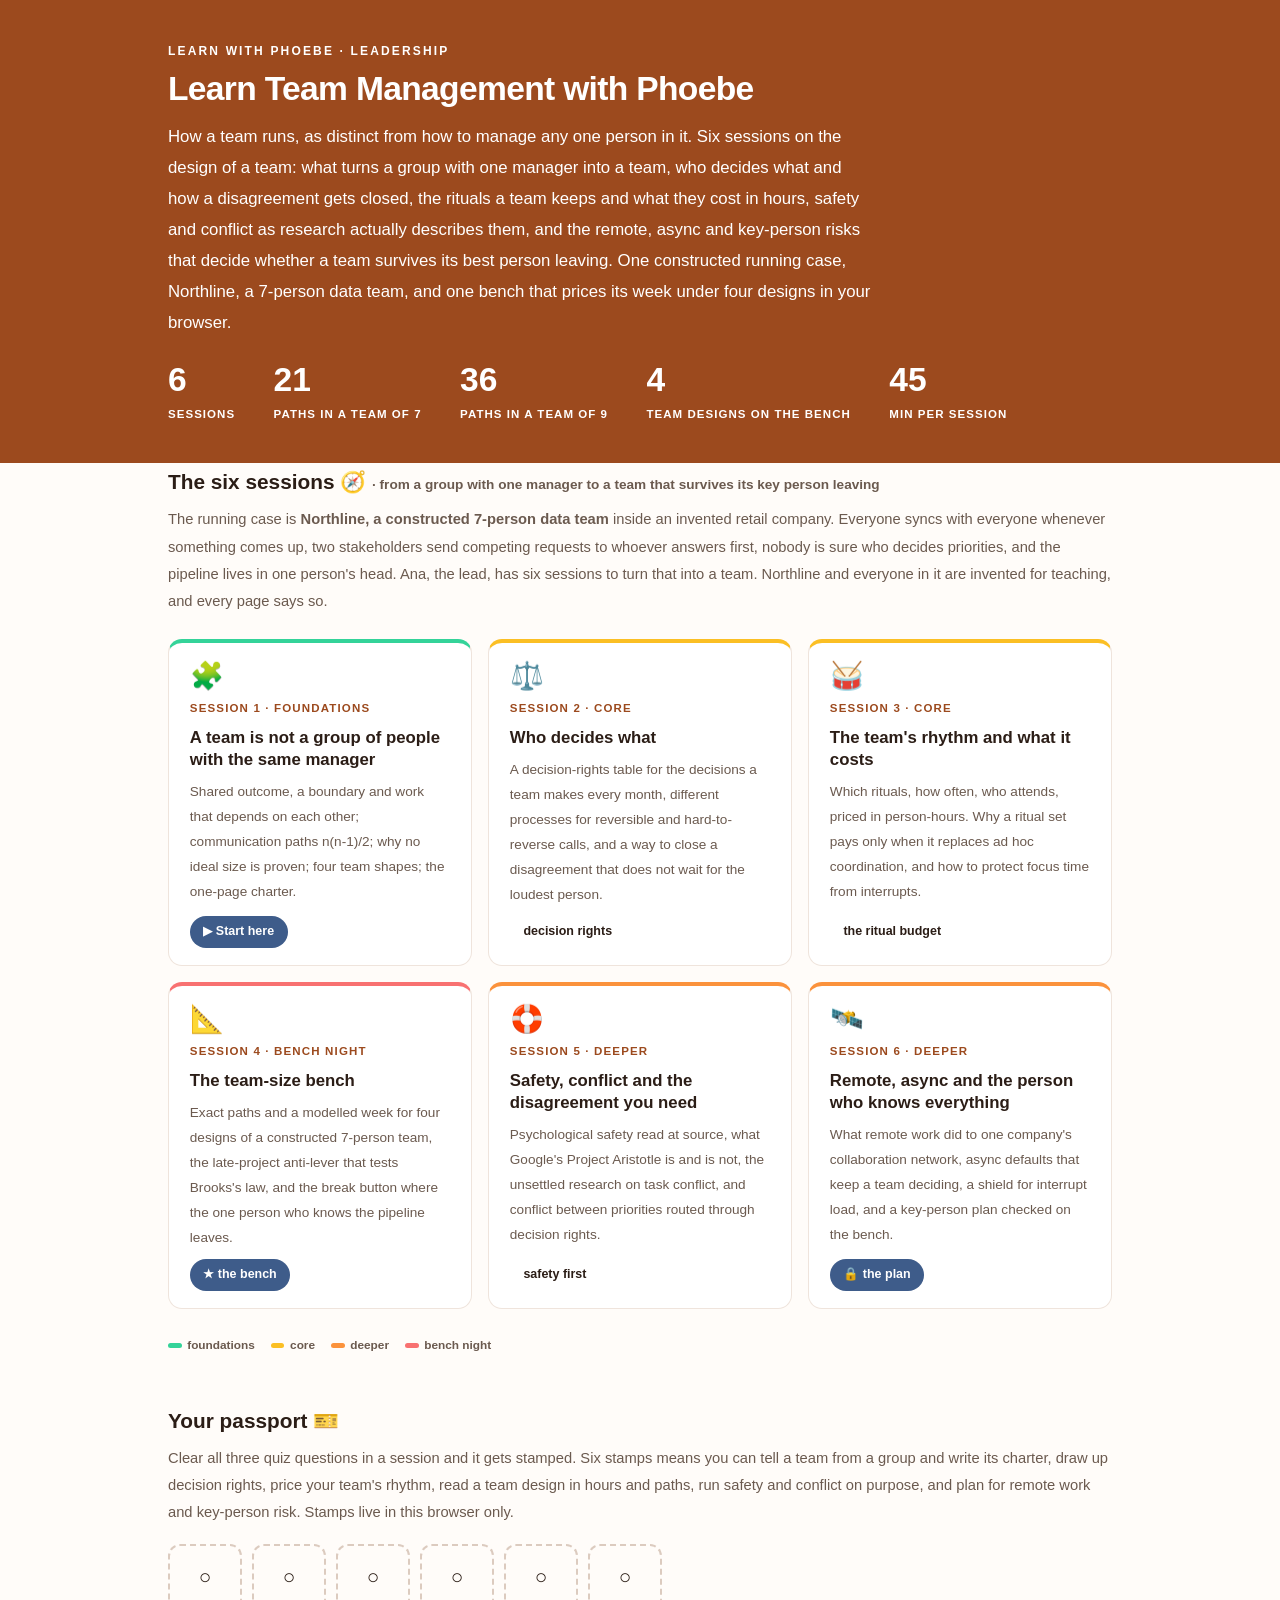
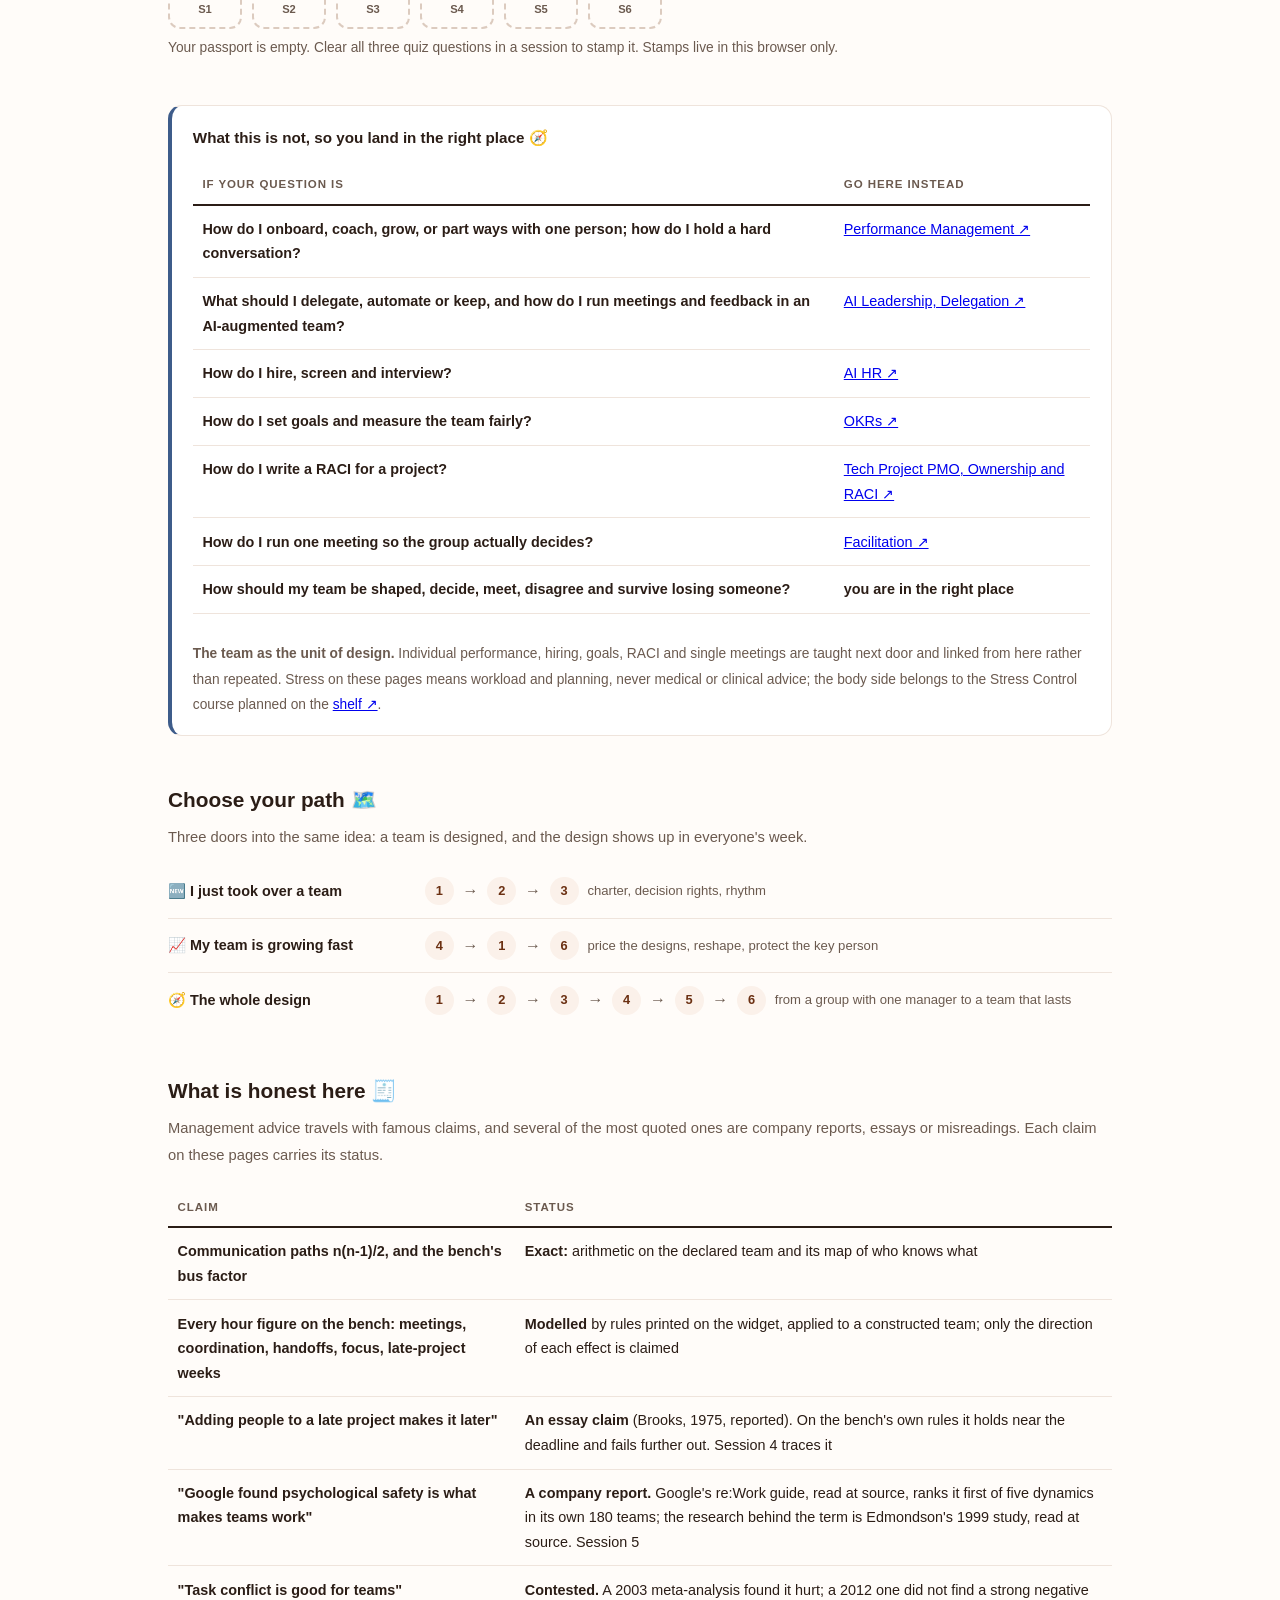
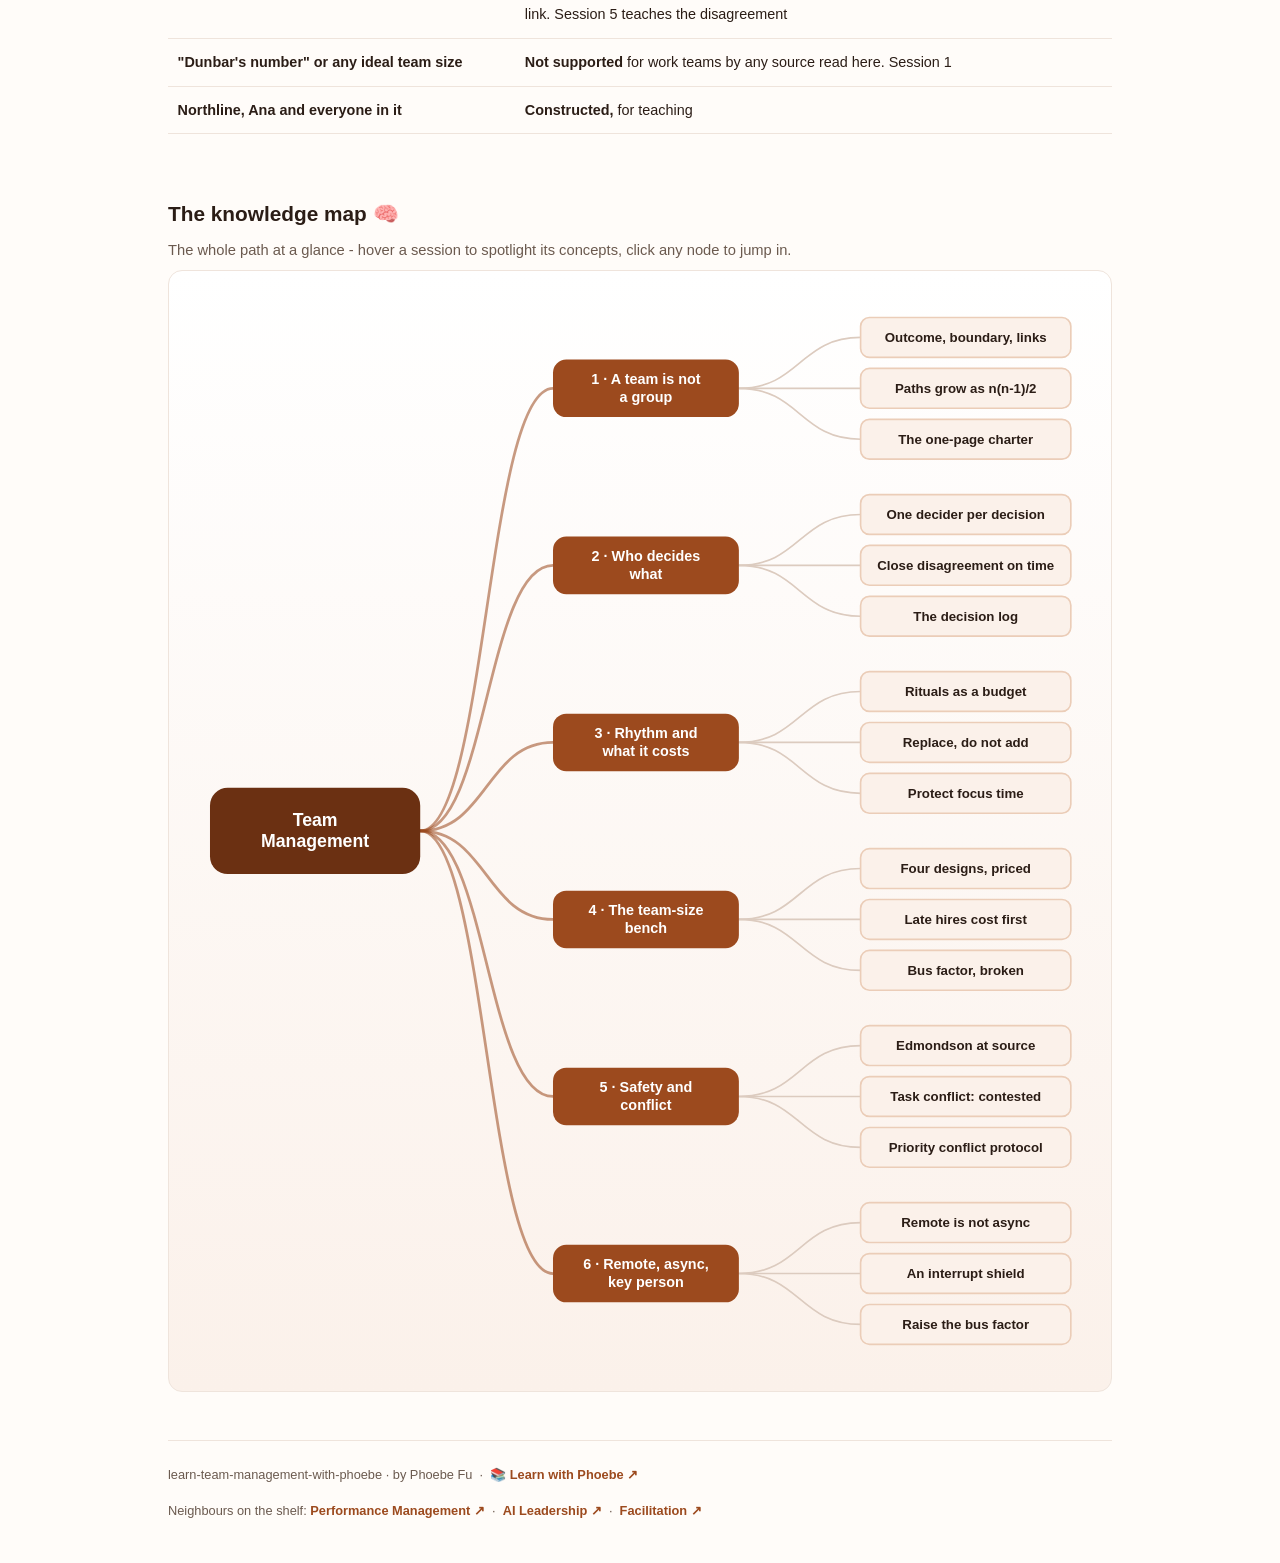
==== commit 210dd5dd: "Light surfaces everywhere: lightbox, cheat panel, code boxes; contrast and phone-width fixes Every d" ====
--- a/index.html
+++ b/index.html
@@ -19,7 +19,7 @@
 <meta name="twitter:image" content="https://phoebefu6.github.io/learn-team-management-with-phoebe/assets/og-cover.png">
 <!-- social:end -->
 <title>Learn Team Management with Phoebe</title>
-<link rel="stylesheet" href="assets/style.css?v=15">
+<link rel="stylesheet" href="assets/style.css?v=17">
 <style>
 
   .stats-row { display: flex; gap: 2.4rem; margin-top: 1.5rem; flex-wrap: wrap; }
@@ -57,7 +57,7 @@
   .path { display: flex; gap: .55rem; align-items: center; padding: .75rem 0; border-bottom: .5px solid var(--hairline); flex-wrap: wrap; }
   .path:last-child { border-bottom: none; }
   .path b { min-width: 15.5rem; font-size: .9rem; }
-  .path .pstep { background: var(--indigo-50); color: var(--indigo); border-radius: 999px; padding: .16rem .68rem; font-weight: 700; font-size: .8rem; text-decoration: none; transition: all .12s ease; }
+  .path .pstep { background: var(--indigo-50); color: var(--indigo-deep); border-radius: 999px; padding: .16rem .68rem; font-weight: 700; font-size: .8rem; text-decoration: none; transition: all .12s ease; }
   .path .pstep:hover { background: var(--indigo); color: #fff; }
   .path .parr { color: var(--muted); font-weight: 700; }
 
@@ -347,6 +347,6 @@
 };
 </script>
 <script src="assets/mindmap.js?v=1"></script>
-<script src="assets/app.js?v=15"></script>
+<script src="assets/app.js?v=17"></script>
 </body>
 </html>
--- a/assets/style.css
+++ b/assets/style.css
@@ -1369,3 +1369,4 @@
 .masthead a, .masthead .sub a { color: #fff; text-decoration: underline; text-underline-offset: 2px; }
 .prompt-box b, .prompt-box strong { color: var(--indigo-deep, var(--ink)); }
 .prompt-box span, .prompt-box em, .prompt-box i { color: inherit; }
+.pp-stamp i { color: var(--ink); }
